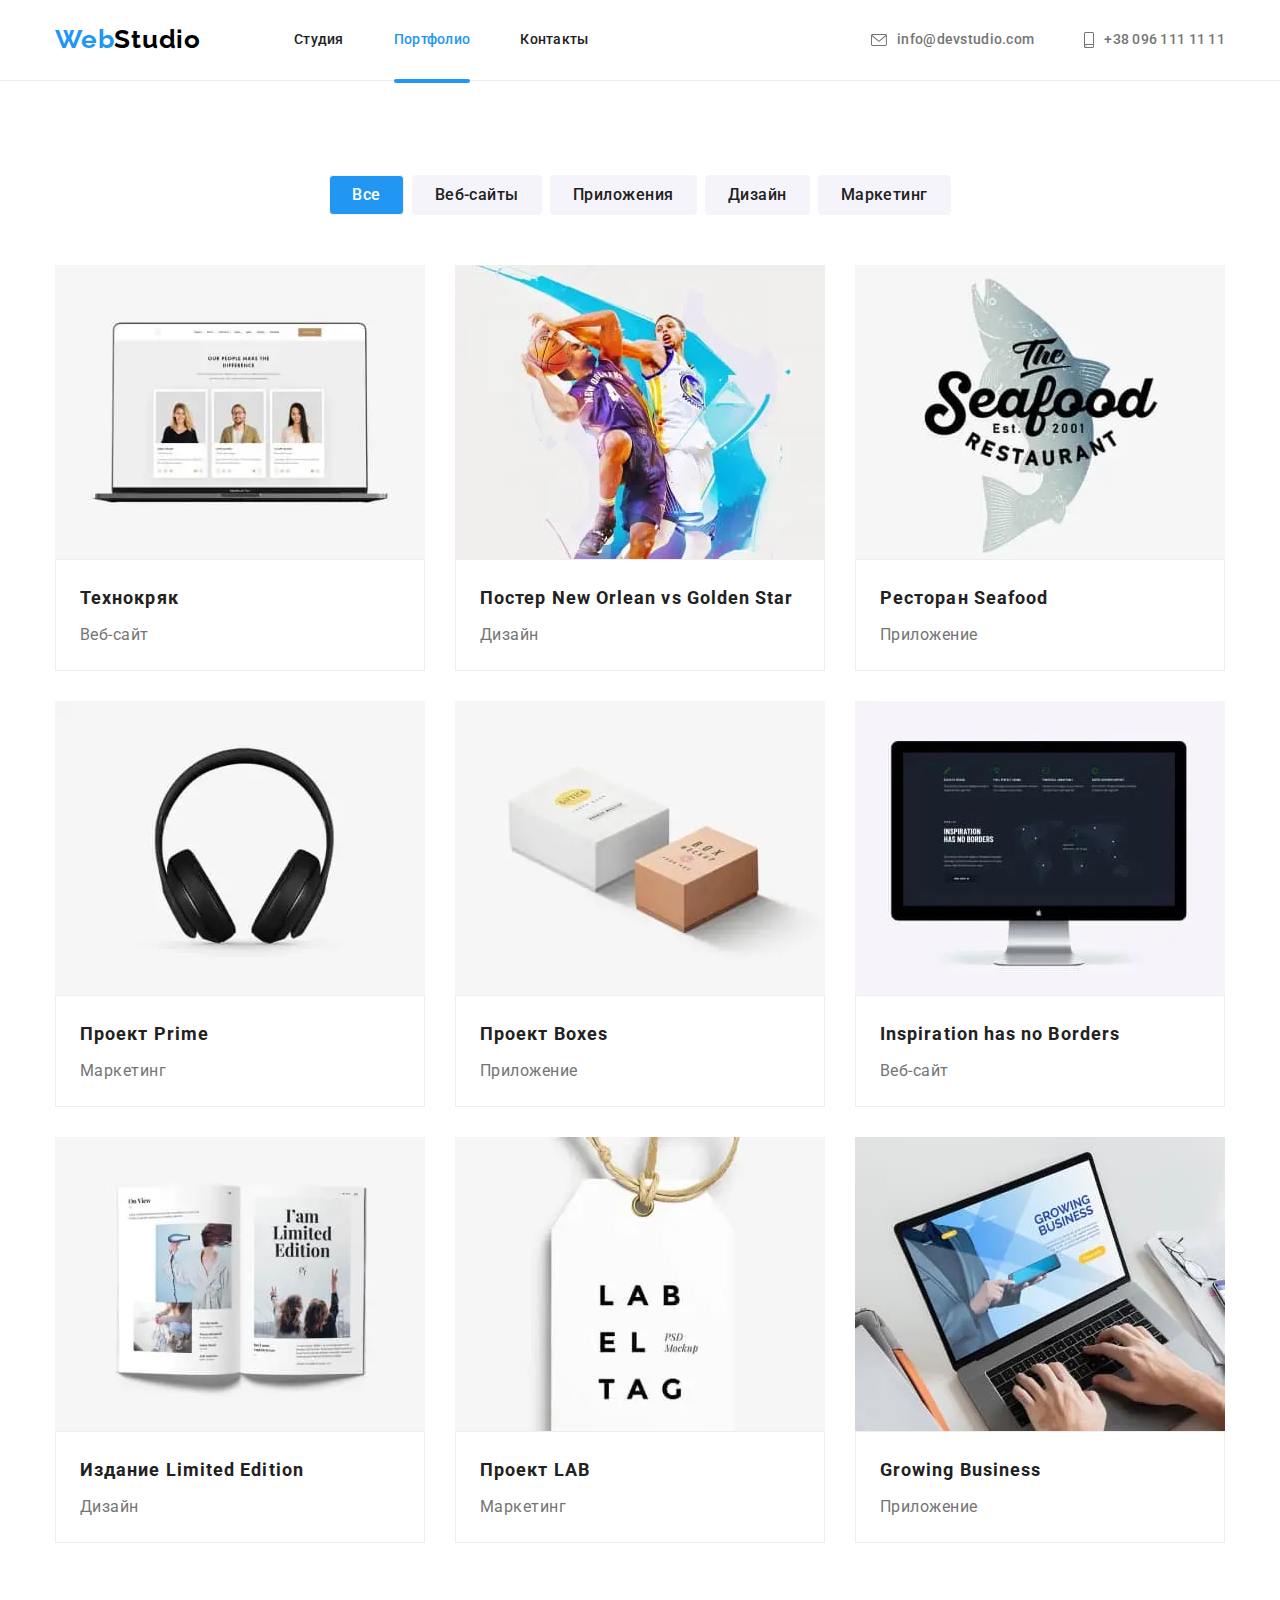
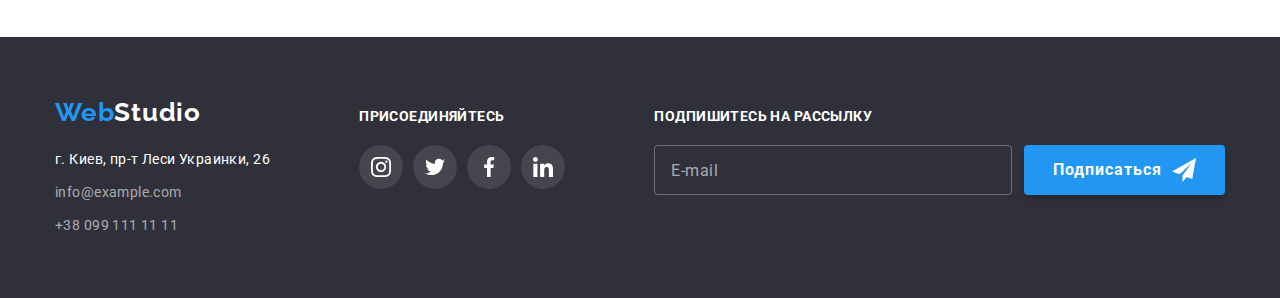
==== portfolio.html @ 91e77a25 "added mobile-menu for Portfolio" ====
<!DOCTYPE html>
<html lang="ru">
<head>
    <meta charset="UTF-8">
    <meta http-equiv="X-UA-Compatible" content="IE=edge">
    <meta name="viewport" content="width=device-width, initial-scale=1.0">
    <title>Портфолио</title>
    <link rel="stylesheet" href="https://cdnjs.cloudflare.com/ajax/libs/modern-normalize/1.0.0/modern-normalize.min.css">
    <link rel="preconnect" href="https://fonts.gstatic.com">
    <link href="https://fonts.googleapis.com/css2?family=Raleway:wght@700&family=Roboto:wght@400;500;700;900&display=swap" rel="stylesheet">
    <link rel="stylesheet" href="./css/main.min.css">
    
</head>

<body>

    <!-- HEADER-->

    <header class="header">
        <div class="container">
            <nav class="navigation">
                <a class="logo logo__header link" href="./index.html">Web<span class="logo__theme_durk">Studio</span></a>
                <ul class="navigation_list list">
                    <li class="navigation__item">
                        <a class="navigation__link link" href="./index.html">Студия</a>
                    </li>
                    <li class="navigation__item">
                        <a class="navigation__current navigation__link link" href="./portfolio.html">Портфолио</a>
                    </li>
                    <li class="navigation__item">
                        <a class="navigation__link link" href="">Контакты</a>
                    </li>
                </ul>
            </nav>
            <button type="button" class="header__burger-btn" data-menu-button>
                <svg class="header__burger-icon" width="40" height="40">
                    <use href="./images/sprite.svg#icon-menu"></use>>
                </svg>
            </button>
            <ul class="header_contacts-list list">
                <li class="header__contacts-item">
                    <a class="header__contacts-link link" href="mailto=info@devstudio.com">
                        <svg class="header__contacts-icon" width="16" height="12">
                            <use href="./images/sprite.svg#icon-envelope"></use>
                        </svg>info@devstudio.com
                    </a>
                </li>
                <li class="header__contacts-item">
                    <a class="header__contacts-link link" href="tel:+380961111111">
                        <svg class="header__contacts-icon" width="10" height="16">
                            <use href="./images/sprite.svg#icon-smartphone"></use>
                        </svg>+38 096 111 11 11
                    </a>
                </li>
            </ul>
        </div>

        <!--=============== mobile menu  ===============-->
        
        <div class="mobile-menu is-open" data-menu>
            <button type="button" class="mobile-menu__close-btn js-close-menu" data-menu-close>
                <svg class="mobile-menu__close-icon" width="40" height="40">
                    <use href="./images/sprite.svg#icon-close"></use>
                </svg>
            </button>
            <ul class="mobile-menu__nav-list list">
                <li class="mobile-menu__nav-item">
                    <a href="./index.html" class="mobile-menu__nav-link link">Студия</a>
                </li>
                <li class="mobile-menu__nav-item">
                    <a href="./portfolio.html" class="mobile-menu__nav-link link">Портфолио</a>
                </li>
                <li class="mobile-menu__nav-item">
                    <a href="#" class="mobile-menu__nav-link link">Контакты</a>
                </li>
            </ul>
            <div class="mobile-menu__contacts">
                <ul class="mobile-menu__contacts-list list">
                    <li class="mobile-menu__contacts-item">
                        <a href="tel:380961111111" class="mobile-menu__phone-link link">
                            +38 096 111 11 11</a>
                    </li>
                    <li class="mobile-menu__contacts-item">
                        <a href="mailto:info@devstudio.co" class="mobile-menu__mail-link mobile-menu__contact-link--color link">
                            info@devstudio.com</a>
                    </li>
                </ul>
                <ul class="mobile-menu__social-list list">
                    <li class="mobile-menu__social-item">
                        <a href="#" class="mobile-menu__social-link link">Instagram</a>
                    </li>
                    <li class="mobile-menu__social-item">
                        <a href="#" class="mobile-menu__social-link link">Twitter</a>
                    </li>
                    <li class="mobile-menu__social-item">
                        <a href="#" class="mobile-menu__social-link link">Facebook</a>
                    </li>
                    <li class="mobile-menu__social-item">
                        <a href="#" class="mobile-menu__social-link link">Linkedin</a>
                    </li>
                </ul>
            </div>
        </div>
        
        <!--===============end mobile menu  ===============-->
    </header>

    <main>

        <!-- single section -->

        <section class="portfolio">
            <div class="container">
                <h1  class="visually-hidden">Портфолио</h1>
                <ul class="portfolio-filter list">
                    <li class="portfolio-filter__btn-item">
                        <button class="portfolio-filter__btn portfolio-filter__currently" type="button">Все</button>
                    </li>
                    <li class="portfolio-filter__btn-item">
                        <button class="portfolio-filter__btn" type="button">Веб-сайты</button>
                    </li>
                    <li class="portfolio-filter__btn-item">
                        <button class="portfolio-filter__btn" type="button">Приложения</button>
                    </li>
                    <li class="portfolio-filter__btn-item">
                        <button class="portfolio-filter__btn" type="button">Дизайн</button>
                    </li>
                    <li class="portfolio-filter__btn-item">
                        <button class="portfolio-filter__btn" type="button">Маркетинг</button>
                    </li>
                </ul>
                <ul class="portfolio__cards-list list">
                    <li class="portfolio__cards-item">
                        <a class="portfolio__link link" href="">

                            <div class="portfolio__overlay-wrapper">
                                <picture class="picture">
                                    <source
                                        srcset="./images/img-portfolio/desktop/desktop-web-site-technokryk.webp 1x, ./images/img-portfolio/desktop/desktop-web-site-technokryk@2x.webp 2x"
                                        media="(min-width: 1200px)" type="image/webp">
                                    <source
                                        srcset="./images/img-portfolio/desktop/desktop-web-site-technokryk.jpg 1x, ./images/img-portfolio/desktop/desktop-web-site-technokryk@2x.jpg 2x"
                                        media="(min-width: 1200px)">
                                    
                                    <source
                                        srcset="./images/img-portfolio/tablet/tablet-web-site-technokryk.webp 1x, ./images/img-portfolio/tablet/tablet-web-site-technokryk@2x.webp 2x"
                                        media="(min-width: 768px)" type="image/webp">
                                    <source
                                        srcset="./images/img-portfolio/tablet/tablet-web-site-technokryk.jpg 1x, ./images/img-portfolio/tablet/tablet-web-site-technokryk@2x.jpg 2x"
                                        media="(min-width: 768px)">
                                    
                                    <source
                                        srcset="./images/img-portfolio/mobile/mobile-web-site-technokryk.webp 1x, ./images/img-portfolio/mobile/mobile-web-site-technokryk@2x.webp 2x"
                                        media="(min-width: 320px)" type="image/webp">
                                    <source
                                        srcset="./images/img-portfolio/mobile/mobile-web-site-technokryk.jpg 1x, ./images/img-portfolio/mobile/mobile-web-site-technokryk@2x.jpg 2x"
                                        media="(min-width: 320px)">
                                    <img src="./images/img-portfolio/mobile/mobile-web-site-technokryk.jpg" alt="">
                                </picture>
                                
                                <p class="portfolio__overlay">Технокряк это современная площадка распространения коронавируса. Компании используют эту платформу
                                    для цифрового шпионажа и атак на защищённые сервера конкурентов.</p>
                            </div>
                            
                            <div class="portfolio__cards-wrapper">
                                <h2 class="portfolio_title-link">Технокряк</h2>
                                <p class="portfolio__description">Веб-сайт</p>
                            </div>
                        </a>
                    </li>
                    <li class="portfolio__cards-item">
                        <a class="portfolio__link link" href="">
                            <div class="portfolio__overlay-wrapper">
                                <picture class="picture">
                                    <source
                                        srcset="./images/img-portfolio/desktop/desktop-design-poster.webp 1x, ./images/img-portfolio/desktop/desktop-design-poster@2x.webp 2x"
                                        media="(min-width: 1200px)" type="image/webp">
                                    <source
                                        srcset="./images/img-portfolio/desktop/desktop-design-poster.jpg 1x, ./images/img-portfolio/desktop/desktop-design-poster@2x.jpg 2x"
                                        media="(min-width: 1200px)">
                                    
                                    <source
                                        srcset="./images/img-portfolio/tablet/tablet-design-poster.webp 1x, ./images/img-portfolio/tablet/tablet-design-poster@2x.webp 2x"
                                        media="(min-width: 768px)" type="image/webp">
                                    <source
                                        srcset="./images/img-portfolio/tablet/tablet-design-poster.jpg 1x, ./images/img-portfolio/tablet/tablet-design-poster@2x.jpg 2x"
                                        media="(min-width: 768px)">
                                    
                                    <source
                                        srcset="./images/img-portfolio/mobile/mobile-design-poster.webp 1x, ./images/img-portfolio/mobile/mobile-design-poster@2x.webp 2x"
                                        media="(min-width: 320px)" type="image/webp">
                                    <source
                                        srcset="./images/img-portfolio/mobile/mobile-design-poster.jpg 1x, ./images/img-portfolio/mobile/mobile-design-poster@2x.jpg 2x"
                                        media="(min-width: 320px)">
                                    <img src="./images/img-portfolio/mobile/mobile-design-poster.jpg" alt="">
                                </picture>
                                
                                <p class="portfolio__overlay">Технокряк это современная площадка распространения коронавируса. Компании используют эту платформу
                                    для цифрового шпионажа и атак на защищённые сервера конкурентов.</p>
                            </div>
                            
                            <div class="portfolio__cards-wrapper">
                                <h2 class="portfolio_title-link">Постер <span lang="en">New Orlean vs Golden Star</span></h2>
                                <p class="portfolio__description">Дизайн</p>
                            </div>
                        </a>
                    </li>
                    <li class="portfolio__cards-item">
                        <a class="portfolio__link link" href="">
                            <div class="portfolio__overlay-wrapper">
                                <picture class="picture">
                                    <source
                                        srcset="./images/img-portfolio/desktop/desktop-attachment-restorant-seafood.webp 1x, ./images/img-portfolio/desktop/desktop-attachment-restorant-seafood@2x.webp 2x"
                                        media="(min-width: 1200px)" type="image/webp">
                                    <source
                                        srcset="./images/img-portfolio/desktop/desktop-attachment-restorant-seafood.jpg 1x, ./images/img-portfolio/desktop/desktop-attachment-restorant-seafood@2x.jpg 2x"
                                        media="(min-width: 1200px)">
                                    
                                    <source
                                        srcset="./images/img-portfolio/tablet/tablet-attachment-restorant-seafood.webp 1x, ./images/img-portfolio/tablet/tablet-attachment-restorant-seafood@2x.webp 2x"
                                        media="(min-width: 768px)" type="image/webp">
                                    <source
                                        srcset="./images/img-portfolio/tablet/tablet-attachment-restorant-seafood.jpg 1x, ./images/img-portfolio/tablet/tablet-attachment-restorant-seafood@2x.jpg 2x"
                                        media="(min-width: 768px)">
                                    
                                    <source
                                        srcset="./images/img-portfolio/mobile/mobile-attachment-restorant-seafood.webp 1x, ./images/img-portfolio/mobile/mobile-attachment-restorant-seafood@2x.webp 2x"
                                        media="(min-width: 320px)" type="image/webp">
                                    <source
                                        srcset="./images/img-portfolio/mobile/mobile-attachment-restorant-seafood.jpg 1x, ./images/img-portfolio/mobile/mobile-attachment-restorant-seafood@2x.jpg 2x"
                                        media="(min-width: 320px)">
                                    <img src="./images/img-portfolio/mobile/mobile-attachment-restorant-seafood.jpg" alt="">
                                </picture>
                                
                                <p class="portfolio__overlay">Технокряк это современная площадка распространения коронавируса. Компании используют эту платформу
                                    для цифрового шпионажа и атак на защищённые сервера конкурентов.</p>
                            </div>
                            
                            <div class="portfolio__cards-wrapper">
                                <h2 class="portfolio_title-link">Ресторан <span lang="en">Seafood</span></h2>
                                <p class="portfolio__description">Приложение</p>
                            </div>
                        </a>
                    </li>
                    <li class="portfolio__cards-item">
                        <a class="portfolio__link link" href="">
                            <div class="portfolio__overlay-wrapper">
                                <picture class="picture">
                                    <source
                                        srcset="./images/img-portfolio/desktop/desktop-marketing-project-prime.webp 1x, ./images/img-portfolio/desktop/desktop-marketing-project-prime@2x.webp 2x"
                                        media="(min-width: 1200px)" type="image/webp">
                                    <source
                                        srcset="./images/img-portfolio/desktop/desktop-marketing-project-prime.jpg 1x, ./images/img-portfolio/desktop/desktop-marketing-project-prime@2x.jpg 2x"
                                        media="(min-width: 1200px)">
                                    
                                    <source
                                        srcset="./images/img-portfolio/tablet/tablet-marketing-project-prime.webp 1x, ./images/img-portfolio/tablet/tablet-marketing-project-prime@2x.webp 2x"
                                        media="(min-width: 768px)" type="image/webp">
                                    <source
                                        srcset="./images/img-portfolio/tablet/tablet-marketing-project-prime.jpg 1x, ./images/img-portfolio/tablet/tablet-marketing-project-prime@2x.jpg 2x"
                                        media="(min-width: 768px)">
                                    
                                    <source
                                        srcset="./images/img-portfolio/mobile/mobile-marketing-project-prime.webp 1x, ./images/img-portfolio/mobile/mobile-marketing-project-prime@2x.webp 2x"
                                        media="(min-width: 320px)" type="image/webp">
                                    <source
                                        srcset="./images/img-portfolio/mobile/mobile-marketing-project-prime.jpg 1x, ./images/img-portfolio/mobile/mobile-marketing-project-prime@2x.jpg 2x"
                                        media="(min-width: 320px)">
                                    <img src="./images/img-portfolio/mobile/mobile-marketing-project-prime.jpg" alt="">
                                </picture>
                                
                                <p class="portfolio__overlay">Технокряк это современная площадка распространения коронавируса. Компании используют эту платформу
                                    для цифрового шпионажа и атак на защищённые сервера конкурентов.</p>
                            </div>
                            
                            <div class="portfolio__cards-wrapper">
                                <h2 class="portfolio_title-link">Проект <span lang="en">Prime</span></h2>
                                <p class="portfolio__description">Маркетинг</p>
                            </div>
                        </a>
                    </li>
                    <li class="portfolio__cards-item">
                        <a class="portfolio__link link" href="">
                            <div class="portfolio__overlay-wrapper">
                                <picture class="picture">
                                    <source
                                        srcset="./images/img-portfolio/desktop/desktop-attachment-project-boxes.webp 1x, ./images/img-portfolio/desktop/desktop-attachment-project-boxes@2x.webp 2x"
                                        media="(min-width: 1200px)" type="image/webp">
                                    <source
                                        srcset="./images/img-portfolio/desktop/desktop-attachment-project-boxes.jpg 1x, ./images/img-portfolio/desktop/desktop-attachment-project-boxes@2x.jpg 2x"
                                        media="(min-width: 1200px)">
                                    
                                    <source
                                        srcset="./images/img-portfolio/tablet/tablet-attachment-project-boxes.webp 1x, ./images/img-portfolio/tablet/tablet-attachment-project-boxes@2x.webp 2x"
                                        media="(min-width: 768px)" type="image/webp">
                                    <source
                                        srcset="./images/img-portfolio/tablet/tablet-attachment-project-boxes.jpg 1x, ./images/img-portfolio/tablet/tablet-attachment-project-boxes@2x.jpg 2x"
                                        media="(min-width: 768px)">
                                    
                                    <source
                                        srcset="./images/img-portfolio/mobile/mobile-attachment-project-boxes.webp 1x, ./images/img-portfolio/mobile/mobile-attachment-project-boxes@2x.webp 2x"
                                        media="(min-width: 320px)" type="image/webp">
                                    <source
                                        srcset="./images/img-portfolio/mobile/mobile-attachment-project-boxes.jpg 1x, ./images/img-portfolio/mobile/mobile-attachment-project-boxes@2x.jpg 2x"
                                        media="(min-width: 320px)">
                                    <img src="./images/img-portfolio/mobile/mobile-attachment-project-boxes.jpg" alt="">
                                </picture>
                                
                                <p class="portfolio__overlay">Технокряк это современная площадка распространения коронавируса. Компании используют эту платформу
                                    для цифрового шпионажа и атак на защищённые сервера конкурентов.</p>
                            </div>
                            
                            <div class="portfolio__cards-wrapper">
                                <h2 class="portfolio_title-link">Проект <span lang="en">Boxes</span></h2>
                                <p class="portfolio__description">Приложение</p>
                            </div>
                        </a>
                    </li>
                    <li class="portfolio__cards-item">
                        <a class="portfolio__link link" href="">
                            <div class="portfolio__overlay-wrapper">
                                <picture class="picture">
                                    <source
                                        srcset="./images/img-portfolio/desktop/desktop-web-site-inspiration.webp 1x, ./images/img-portfolio/desktop/desktop-web-site-inspiration@2x.webp 2x"
                                        media="(min-width: 1200px)" type="image/webp">
                                    <source
                                        srcset="./images/img-portfolio/desktop/desktop-web-site-inspiration.jpg 1x, ./images/img-portfolio/desktop/desktop-web-site-inspiration@2x.jpg 2x"
                                        media="(min-width: 1200px)">
                                    
                                    <source
                                        srcset="./images/img-portfolio/tablet/tablet-web-site-inspiration.webp 1x, ./images/img-portfolio/tablet/tablet-web-site-inspiration@2x.webp 2x"
                                        media="(min-width: 768px)" type="image/webp">
                                    <source
                                        srcset="./images/img-portfolio/tablet/tablet-web-site-inspiration.jpg 1x, ./images/img-portfolio/tablet/tablet-web-site-inspiration@2x.jpg 2x"
                                        media="(min-width: 768px)">
                                    
                                    <source
                                        srcset="./images/img-portfolio/mobile/mobile-web-site-inspiration.webp 1x, ./images/img-portfolio/mobile/mobile-web-site-inspiration@2x.webp 2x"
                                        media="(min-width: 320px)" type="image/webp">
                                    <source
                                        srcset="./images/img-portfolio/mobile/mobile-web-site-inspiration.jpg 1x, ./images/img-portfolio/mobile/mobile-web-site-inspiration@2x.jpg 2x"
                                        media="(min-width: 320px)">
                                    <img src="./images/img-portfolio/mobile/mobile-web-site-inspiration.jpg" alt="">
                                </picture>
                                
                                <p class="portfolio__overlay">Технокряк это современная площадка распространения коронавируса. Компании используют эту платформу
                                    для цифрового шпионажа и атак на защищённые сервера конкурентов.</p>
                            </div>
                            
                            <div class="portfolio__cards-wrapper">
                                <h2 class="portfolio_title-link" lang="en">Inspiration has no Borders</h2>
                                <p class="portfolio__description">Веб-сайт</p>
                            </div>
                        </a>
                    </li>
                    <li class="portfolio__cards-item">
                        <a class="portfolio__link link" href="">
                            <div class="portfolio__overlay-wrapper">
                                <picture class="picture">
                                    <source
                                        srcset="./images/img-portfolio/desktop/desktop-design-limited-edition.webp 1x, ./images/img-portfolio/desktop/desktop-design-limited-edition@2x.webp 2x"
                                        media="(min-width: 1200px)" type="image/webp">
                                    <source
                                        srcset="./images/img-portfolio/desktop/desktop-design-limited-edition.jpg 1x, ./images/img-portfolio/desktop/desktop-design-limited-edition@2x.jpg 2x"
                                        media="(min-width: 1200px)">
                                    
                                    <source
                                        srcset="./images/img-portfolio/tablet/tablet-design-limited-edition.webp 1x, ./images/img-portfolio/tablet/tablet-design-limited-edition@2x.webp 2x"
                                        media="(min-width: 768px)" type="image/webp">
                                    <source
                                        srcset="./images/img-portfolio/tablet/tablet-design-limited-edition.jpg 1x, ./images/img-portfolio/tablet/tablet-design-limited-edition@2x.jpg 2x"
                                        media="(min-width: 768px)">
                                    
                                    <source
                                        srcset="./images/img-portfolio/mobile/mobile-design-limited-edition.webp 1x, ./images/img-portfolio/mobile/mobile-design-limited-edition@2x.webp 2x"
                                        media="(min-width: 320px)" type="image/webp">
                                    <source
                                        srcset="./images/img-portfolio/mobile/mobile-design-limited-edition.jpg 1x, ./images/img-portfolio/mobile/mobile-design-limited-edition@2x.jpg 2x"
                                        media="(min-width: 320px)">
                                    <img src="./images/img-portfolio/mobile/mobile-design-limited-edition.jpg" alt="">
                                </picture>
                                
                                <p class="portfolio__overlay">Технокряк это современная площадка распространения коронавируса. Компании используют эту платформу
                                    для цифрового шпионажа и атак на защищённые сервера конкурентов.</p>
                            </div>
                            
                            <div class="portfolio__cards-wrapper">
                                <h2 class="portfolio_title-link">Издание <span lang="en">Limited Edition</span></h2>
                                <p class="portfolio__description">Дизайн</p>
                            </div>
                        </a>
                    </li>
                    <li class="portfolio__cards-item">
                        <a class="portfolio__link link" href="">
                            <div class="portfolio__overlay-wrapper">
                                <picture class="picture">
                                    <source
                                        srcset="./images/img-portfolio/desktop/desktop-marketing-lab.webp 1x, ./images/img-portfolio/desktop/desktop-marketing-lab@2x.webp 2x"
                                        media="(min-width: 1200px)" type="image/webp">
                                    <source
                                        srcset="./images/img-portfolio/desktop/desktop-marketing-lab.jpg 1x, ./images/img-portfolio/desktop/desktop-marketing-lab@2x.jpg 2x"
                                        media="(min-width: 1200px)">
                                    
                                    <source
                                        srcset="./images/img-portfolio/tablet/tablet-marketing-lab.webp 1x, ./images/img-portfolio/tablet/tablet-marketing-lab@2x.webp 2x"
                                        media="(min-width: 768px)" type="image/webp">
                                    <source
                                        srcset="./images/img-portfolio/tablet/tablet-marketing-lab.jpg 1x, ./images/img-portfolio/tablet/tablet-marketing-lab@2x.jpg 2x"
                                        media="(min-width: 768px)">
                                    
                                    <source
                                        srcset="./images/img-portfolio/mobile/mobile-marketing-lab.webp 1x, ./images/img-portfolio/mobile/mobile-marketing-lab@2x.webp 2x"
                                        media="(min-width: 320px)" type="image/webp">
                                    <source
                                        srcset="./images/img-portfolio/mobile/mobile-marketing-lab.jpg 1x, ./images/img-portfolio/mobile/mobile-marketing-lab@2x.jpg 2x"
                                        media="(min-width: 320px)">
                                    <img src="./images/img-portfolio/mobile/mobile-marketing-lab.jpg" alt="">
                                </picture>
                                
                                <p class="portfolio__overlay">Технокряк это современная площадка распространения коронавируса. Компании используют эту платформу
                                    для цифрового шпионажа и атак на защищённые сервера конкурентов.</p>
                            </div>
                            
                            <div class="portfolio__cards-wrapper">
                                <h2 class="portfolio_title-link">Проект <span lang="en">LAB</span></h2>
                                <p class="portfolio__description">Маркетинг</p>
                            </div>
                        </a>
                    </li>
                    <li class="portfolio__cards-item">
                        <a class="portfolio__link link" href="">
                            <div class="portfolio__overlay-wrapper">
                                <picture class="picture">
                                    <source
                                        srcset="./images/img-portfolio/desktop/desktop-attachment-growing-business.webp 1x, ./images/img-portfolio/desktop/desktop-attachment-growing-business@2x.webp 2x"
                                        media="(min-width: 1200px)" type="image/webp">
                                    <source
                                        srcset="./images/img-portfolio/desktop/desktop-attachment-growing-business.jpg 1x, ./images/img-portfolio/desktop/desktop-attachment-growing-business@2x.jpg 2x"
                                        media="(min-width: 1200px)">
                                    
                                    <source
                                        srcset="./images/img-portfolio/tablet/tablet-attachment-growing-business.webp 1x, ./images/img-portfolio/tablet/tablet-attachment-growing-business@2x.webp 2x"
                                        media="(min-width: 768px)" type="image/webp">
                                    <source
                                        srcset="./images/img-portfolio/tablet/tablet-attachment-growing-business.jpg 1x, ./images/img-portfolio/tablet/tablet-attachment-growing-business@2x.jpg 2x"
                                        media="(min-width: 768px)">
                                    
                                    <source
                                        srcset="./images/img-portfolio/mobile/mobile-attachment-growing-business.webp 1x, ./images/img-portfolio/mobile/mobile-attachment-growing-business@2x.webp 2x"
                                        media="(min-width: 320px)" type="image/webp">
                                    <source
                                        srcset="./images/img-portfolio/mobile/mobile-attachment-growing-business.jpg 1x, ./images/img-portfolio/mobile/mobile-attachment-growing-business@2x.jpg 2x"
                                        media="(min-width: 320px)">
                                    <img src="./images/img-portfolio/mobile/mobile-attachment-growing-business.jpg" alt="">
                                </picture>
                                
                                <p class="portfolio__overlay">Технокряк это современная площадка распространения коронавируса. Компании используют эту платформу
                                    для цифрового шпионажа и атак на защищённые сервера конкурентов.</p>
                            </div>
                            
                            <div class="portfolio__cards-wrapper">
                                <h2 class="portfolio_title-link" lang="en">Growing Business</h2>
                                <p class="portfolio__description">Приложение</p>
                            </div>
                        </a>
                    </li>
                </ul>
            </div>  
        </section>
    </main>

    <!-- FOOTER-->
    
    <footer class="footer">
        <div class="footer__container-main container">
            <div class="footer__container-address">
                <a class="logo logo__footer link" href="./index.html">Web<span class="logo__theme_light">Studio</span></a>
                <address class="footer__address">
                    <ul class="contact-list list">
                        <li class="contact-list__item">
                            <a class="contact-list__link contact-list__link-address link"
                                href="https://goo.gl/maps/tsdU5EEPxmvVZAaJ6" target="_blank" rel="noopener noreferrer">г. Киев,
                                пр-т Леси Украинки, 26
                            </a>
                        </li>
                        <li class="contact-list__item">
                            <a class="contact-list__link link" href="mailto:info@example.com" lang="en">info@example.com</a>
                        </li>
                        <li class="contact-list__item">
                            <a class="contact-list__link link" href="tel:+380991111111">+38 099 111 11 11</a>
                        </li>
                    </ul>
                </address>
            </div>
            <div class="footer__container-icons">
                <p class="footer__join">Присоединяйтесь</p>
                <ul class="footer-list-icons list">
                    <li class="social-list__item footer-list-icons__item">
                        <a href="" class="social-list__link footer-list-icons__link link">
                            <svg class="social-list__icon" width="20" height="20">
                                <use href="./images/sprite.svg#icon-instagram"></use>
                            </svg>
                        </a>
                    </li>
                    <li class="social-list__item footer-list-icons__item">
                        <a href="" class="social-list__link footer-list-icons__link link">
                            <svg class="social-list__icon" width="20" height="20">
                                <use href="./images/sprite.svg#icon-twitter"></use>
                            </svg>
                        </a>
                    </li>
                    <li class="social-list__item footer-list-icons__item">
                        <a href="" class="social-list__link footer-list-icons__link link">
                            <svg class="social-list__icon" width="20" height="20">
                                <use href="./images/sprite.svg#icon-facebook"></use>
                            </svg>
                        </a>
                    </li>
                    <li class="social-list__item footer-list-icons__item">
                        <a href="" class="social-list__link footer-list-icons__link link">
                            <svg class="social-list__icon" width="20" height="20">
                                <use href="./images/sprite.svg#icon-linkedin"></use>
                            </svg>
                        </a>
                    </li>
                </ul>
            </div>
            <div class="footer__container-form">
                <form action="#" class="footer-form" autocomplete="off">
                    <p class="footer-form__subscriber">Подпишитесь на рассылку</p>
                    <div class="footer-form__container">
                        <input type="email" name="user-email" placeholder="E-mail" class="footer-form__input" required minlength="5">
                        <button class="modal-btn footer-form__btn" type="submit">Подписаться
                            <svg class="footer-form__icon" width="24" height="24">
                                <use href="./images/sprite.svg#icon-send"></use>
                            </svg>
                        </button>
                    </div>
            
                </form>
            </div>
        
        </div>
    </footer>
    
    <script src="./js/mobile-menu.js"></script>
    
</body>
</html>
---- css/main.min.css ----
:root{--main-font: 'Roboto', sans-serif;--secondary-font: 'Raleway', sans-serif;--accent-color: #2196f3;--main-color: #757575;--second-color: #212121;--main-lite-color: #ffffff;--main-dark-color: #000000;--transparant-color: rgba(255, 255, 255, 0.6);--bckg-button-color: #188ce8;--bckg-btn-color: #f5f4fa;--background-section-footer: #2f303a;--border-color: #eeeeee;--border-header: #ececec;--icon-main-color: #afb1b8;--background-hero-color: #c4c4c4;--timing-function: cubic-bezier(0.4, 0, 0.2, 1)}.visually-hidden{position:absolute !important;clip:rect(1px 1px 1px 1px);clip:rect(1px, 1px, 1px, 1px);padding:0 !important;border:0 !important;height:1px !important;width:1px !important;overflow:hidden}body{font-family:var(--main-font),var(--secondary-font);color:var(--main-color)}h1,h2,h3,h4,p{margin:0}ul,ol{margin:0;padding:0}img{display:block;max-width:100%;height:auto}.link{text-decoration:none}.list{list-style:none}.container{width:100%;margin:0 auto;padding-left:15px;padding-right:15px}@media screen and (min-width: 480px){.container{max-width:480px}}@media screen and (min-width: 768px){.container{max-width:768px}}@media screen and (min-width: 1200px){.container{max-width:1200px}}.logo{font-family:var(--secondary-font);font-weight:700;font-size:24px;line-height:1.17;letter-spacing:.03em;color:var(--accent-color);display:inline-block}@media screen and (min-width: 1200px){.logo{font-weight:700;font-size:26px;line-height:1.19;letter-spacing:.03em}}.logo__header{padding-top:21px;padding-bottom:21px}@media screen and (min-width: 768px){.logo__header{margin-right:88px;padding:unset}}@media screen and (min-width: 1200px){.logo__header{margin-right:93px;padding-top:24px;padding-bottom:25px}}.logo__theme_durk{color:var(--main-dark-color)}.logo__footer{margin-bottom:20px}.logo__theme_light{color:var(--main-lite-color)}.social-list{display:flex;align-items:center;justify-content:center}.social-list__item{width:44px;height:44px}.social-list__item:not(:last-child){margin-right:10px}.social-list__link{display:flex;align-items:center;justify-content:center;width:100%;height:100%;border-radius:50%;color:var(--icon-main-color);background-color:var(--main-lite-color);transition:background-color 250ms var(--timing-function),color 250ms var(--timing-function)}.social-list__link:hover,.social-list__link:focus{color:var(--main-lite-color);background-color:var(--accent-color)}.social-list__icon{fill:currentColor}.navigation{display:flex;align-items:center;justify-content:space-between}.navigation_list{display:none}@media screen and (min-width: 768px){.navigation_list{display:flex}}.navigation__item:not(:last-child){margin-right:50px}.navigation__link{font-weight:500;font-size:14px;line-height:1.14;letter-spacing:.02em;color:var(--second-color);display:block;padding-top:32px;padding-bottom:32px;transition:color 250ms var(--timing-function)}.navigation__item{position:relative}.navigation__link:hover,.navigation__link:focus{color:var(--accent-color)}.navigation__current{color:var(--accent-color)}.navigation__current::after{content:'';position:absolute;bottom:-3px;left:0;width:100%;height:4px;background-color:var(--accent-color);border-radius:2px}.backdrop{position:fixed;top:0;left:0;width:100vw;height:100vh;background-color:rgba(0,0,0,0.2);transition:opacity 250ms var(--timing-function),visibility 250ms var(--timing-function)}.modal-btn{min-width:200px;font-family:inherit;font-weight:700;font-size:16px;line-height:1.88;letter-spacing:.06em;text-align:center;cursor:pointer;color:var(--main-lite-color);background-color:var(--accent-color);border-radius:4px;box-shadow:0px 4px 4px rgba(0,0,0,0.15);transition:background-color 250ms var(--timing-function),box-shadow 250ms var(--timing-function)}.modal-btn:hover,.modal-btn:focus,.modal-btn:active{background-color:var(bckg-button-color);box-shadow:0px 4px 4px rgba(0,0,0,0.15)}.portfolio-filter{display:flex;flex-wrap:wrap;margin-bottom:25px}@media screen and (min-width: 768px){.portfolio-filter{justify-content:center;margin-bottom:30px}}@media screen and (min-width: 1200px){.portfolio-filter{margin-bottom:50px}}.portfolio-filter__btn-item{margin-bottom:15px}@media screen and (min-width: 768px){.portfolio-filter__btn-item{margin-bottom:unset}}.portfolio-filter__btn-item:not(:last-child){margin-right:8px}.portfolio-filter__btn{font-family:inherit;font-weight:500;font-size:16px;line-height:1.63;letter-spacing:.03em;padding:6px 22px;cursor:pointer;color:var(--second-color);border:1px solid var(--bckg-btn-color);background:var(--bckg-btn-color);border-radius:4px;transition:background-color 250ms var(--timing-function),color 250ms var(--timing-function),box-shadow 250ms var(--timing-function),border 250ms var(--timing-function)}.portfolio-filter__btn:hover,.portfolio-filter__btn:focus{background-color:var(--accent-color);color:var(--main-lite-color);box-shadow:0px 3px 1px rgba(0,0,0,0.1),0px 1px 2px rgba(0,0,0,0.08),0px 2px 2px rgba(0,0,0,0.12);border:1px solid var(--accent-color);outline:none}.portfolio-filter__currently{background-color:var(--accent-color);color:var(--main-lite-color)}.contact-list__link{display:flex;flex-direction:column;align-items:center;font-weight:400;font-size:14px;line-height:1.71;letter-spacing:.03em;color:var(--transparant-color);transition:color 250ms var(--timing-function)}@media screen and (min-width: 1200px){.contact-list__link{align-items:flex-start}}.contact-list__link:hover,.contact-list__link:focus{color:var(--accent-color)}.contact-list__item:not(:last-child){margin-bottom:9px}.contact-list__link-address{color:var(--main-lite-color)}.header{border-bottom:1px solid var(--border-header)}.header .container{display:flex;align-items:center;justify-content:space-between}.header_contacts-list{display:none}@media screen and (min-width: 768px){.header_contacts-list{display:initial;padding-top:21px;padding-bottom:21px}}@media screen and (min-width: 1200px){.header_contacts-list{display:flex;align-items:center;justify-content:space-between}}@media screen and (min-width: 768px){.header__burger-btn{display:none}.header__contacts-item:not(:last-child){padding-bottom:10px}}@media screen and (min-width: 1200px){.header__contacts-item:not(:last-child){padding-bottom:unset}.header__contacts-item:not(:last-child){margin-right:50px}}.header__contacts-link{font-weight:500;font-size:14px;line-height:1.14;letter-spacing:.02em;color:var(--main-color);transition:color 250ms var(--timing-function)}@media screen and (min-width: 768px){.header__contacts-link{display:flex}}@media screen and (min-width: 1200px){.header__contacts-link{display:flex;align-items:center;justify-content:space-between}}.header__contacts-link:hover,.header__contacts-link:focus{color:var(--accent-color)}.header__contacts-icon{fill:currentColor;margin-right:10px}.header__burger-btn{background-color:transparent;border:none;padding:0}.header__burger-icon{transition:fill 250ms var(--timing-function)}.header__burger-btn:hover .header__burger-icon,.header__burger-btn:focus .header__burger-icon{fill:var(--accent-color)}.hero{max-width:1600px;padding-top:118px;padding-bottom:118px;margin:0 auto;text-align:center;background-color:var(--background-hero-color);background-image:linear-gradient(rgba(47,48,58,0.4), rgba(47,48,58,0.4)),url("../images/hero/mobile-bcg.jpg");background-repeat:no-repeat;background-size:cover}@media screen and (min-width: 1200px){.hero{padding-top:200px;padding-bottom:200px}}.hero__title{font-weight:900;font-size:26px;line-height:1.62;letter-spacing:.06em;text-align:center;text-transform:uppercase;color:var(--main-lite-color);max-width:360px;margin:0 auto 30px}@media screen and (min-width: 1200px){.hero__title{font-weight:900;font-size:44px;line-height:1.36;letter-spacing:.06em;max-width:696px}}.hero__modal-btn{border:1px solid var(--accent-color);padding:10px 32px}@media (min-device-pixel-ratio: 2), (min-resolution: 192dpi), (min-resolution: 2dppx){.hero{background-image:url("../images/hero/mobile-bcg@2x.jpg")}}@media (min-width: 480px){.hero{background-image:url("../images/hero/tablet-bcg.jpg")}}@media (min-width: 480px) and (min-device-pixel-ratio: 2), (min-width: 480px) and (min-resolution: 192dpi), (min-width: 480px) and (min-resolution: 2dppx){.hero{background-image:url("../images/hero/tablet-bcg@2x.jpg")}}@media (min-width: 768px){.hero{background-image:url("../images/hero/desktop-bcg.jpg")}}@media (min-width: 768px) and (min-device-pixel-ratio: 2), (min-width: 768px) and (min-resolution: 192dpi), (min-width: 768px) and (min-resolution: 2dppx){.hero{background-image:url("../images/hero/desktop-bcg@2x.jpg")}}.about{padding-top:60px;padding-bottom:60px}@media screen and (min-width: 1200px){.about{padding-top:94px;padding-bottom:94px}}.about__dscrptn{font-weight:400;font-size:14px;line-height:1.71;letter-spacing:.03em}.about__title{text-transform:uppercase;font-weight:700;font-size:14px;line-height:1.14;letter-spacing:.03em;color:var(--second-color);margin-bottom:10px;text-align:center}@media screen and (min-width: 768px){.about__title{text-align:left}}@media screen and (min-width: 768px){.about__list{display:flex;flex-wrap:wrap;margin-right:-30px;margin-bottom:-30px}}.about__item{width:100%}.about__item:not(:last-child){margin-bottom:30px}@media screen and (min-width: 768px){.about__item{flex-basis:calc(100% / 2 - 30px);margin-right:30px;margin-bottom:30px}}@media screen and (min-width: 1200px){.about__item{flex-basis:calc(100% / 4 - 30px);width:270px}}.about__container-icon{display:flex;align-items:center;justify-content:center;width:100%;height:120px;background:var(--bckg-btn-color);border-radius:4px;margin-bottom:30px}.occupation{display:none;padding-top:0;padding-bottom:94px}@media screen and (min-width: 1200px){.occupation{display:block}}.occupation__title{font-weight:700;font-size:36px;line-height:1.17;letter-spacing:.03em;text-align:center;color:var(--second-color);margin-bottom:50px}.occupation__list{display:flex;flex-wrap:wrap;margin-right:-30px;margin-bottom:-30px}.occupation__item{position:relative;flex-basis:calc(100% / 3 - 30px);margin-right:30px;margin-bottom:30px}.occupation__caption{position:absolute;bottom:0;right:0;display:flex;align-items:center;justify-content:center;height:70px;width:100%;font-weight:700;font-size:14px;line-height:1.14;letter-spacing:.03em;text-align:center;text-transform:uppercase;color:var(--main-lite-color);background:rgba(47,48,58,0.8)}.developments{background-color:var(--bckg-btn-color);padding-top:60px;padding-bottom:60px}@media screen and (min-width: 1200px){.developments{padding-top:94px;padding-bottom:94px}}.developments__title{font-weight:700;font-size:28px;line-height:1.18;letter-spacing:.03em;text-align:center;color:var(--second-color);margin-bottom:30px}@media screen and (min-width: 1200px){.developments__title{font-weight:700;font-size:36px;line-height:1.17;letter-spacing:.03em;margin-bottom:50px}}.developments__title-team{font-weight:500;font-size:16px;line-height:1.19;letter-spacing:.03em;color:var(--second-color);margin-bottom:10px}.developments__dscrptn{font-weight:400;font-size:16px;line-height:1.19;letter-spacing:.03em;margin-bottom:16px}@media screen and (min-width: 768px){.developments__list{display:flex;flex-wrap:wrap;margin-right:-30px;margin-bottom:-30px;text-align:center}}.developments__item{width:100%}.developments__item:not(:last-child){margin-bottom:30px}@media screen and (min-width: 768px){.developments__item{flex-basis:calc(100% / 2 - 30px);margin-right:30px;margin-bottom:30px}}@media screen and (min-width: 1200px){.developments__item{flex-basis:calc(100% / 4 - 30px);width:270px}}.developments__wrapper{padding:30px 32px;text-align:center;background:var(--main-lite-color);box-shadow:0px 1px 3px rgba(0,0,0,0.12),0px 1px 1px rgba(0,0,0,0.14),0px 2px 1px rgba(0,0,0,0.2);border-radius:0px 0px 4px 4px}.customers{padding-top:60px;padding-bottom:60px}@media screen and (min-width: 1200px){.customers{padding-top:94px;padding-bottom:94px}}.customers__title{font-weight:700;font-size:28px;line-height:1.18;letter-spacing:.03em;text-align:center;color:var(--second-color);margin-bottom:30px}@media screen and (min-width: 1200px){.customers__title{font-weight:700;font-size:36px;line-height:1.17;letter-spacing:.03em;margin-bottom:50px}}@media screen and (min-width: 480px){.customers__list{display:flex;flex-wrap:wrap;margin-right:-30px;margin-bottom:-30px;text-align:center}}@media screen and (min-width: 1200px){.customers__list{display:flex;align-items:center;justify-content:space-between}}.customers__item{height:92px}.customers__item:not(:last-child){margin-bottom:30px}@media screen and (min-width: 480px){.customers__item{width:210px;flex-basis:calc(100% / 2 - 30px);margin-right:30px;margin-bottom:30px}}@media screen and (min-width: 768px){.customers__item{width:226px;flex-basis:calc(100% / 3 - 30px)}}@media screen and (min-width: 1200px){.customers__item{width:170px;flex-basis:auto}}.customers__link{display:flex;align-items:center;justify-content:center;color:var(--icon-main-color);width:100%;height:100%;border:1px solid var(--icon-main-color);border-radius:4px;transition:color 250ms var(--timing-function),border-color 250ms var(--timing-function)}.customers__link:hover,.customers__link:focus{color:var(--accent-color);border-color:var(--accent-color)}.customers__icon{display:flex;align-items:center;justify-content:center;fill:currentColor}.portfolio{padding-top:60px;padding-bottom:60px}@media screen and (min-width: 1200px){.portfolio{padding-top:94px;padding-bottom:94px}}.portfolio_title-link{font-weight:700;font-size:18px;line-height:2;letter-spacing:.06em;color:var(--second-color);margin-bottom:4px}.portfolio__description{font-weight:400;font-size:16px;line-height:1.88;letter-spacing:.03em;color:var(--main-color)}@media screen and (min-width: 768px){.portfolio__cards-list{display:flex;flex-wrap:wrap;margin-right:-30px;margin-bottom:-30px}}.portfolio__cards-item{width:100%}.portfolio__cards-item:not(:last-child){margin-bottom:30px}@media screen and (min-width: 768px){.portfolio__cards-item{flex-basis:calc(100% / 2 - 30px);margin-right:30px;margin-bottom:30px}}@media screen and (min-width: 1200px){.portfolio__cards-item{flex-basis:calc(100% / 3 - 30px)}}.portfolio__cards-wrapper{padding-top:20px;padding-bottom:20px;padding-left:24px;border:1px solid var(--border-color);box-sizing:border-box}.portfolio__link{display:block;transition:box-shadow 250ms var(--timing-function)}.portfolio__link:hover,.portfolio__link:focus{box-shadow:0px 1px 1px rgba(0,0,0,0.12),0px 4px 4px rgba(0,0,0,0.06),1px 4px 6px rgba(0,0,0,0.16)}.portfolio__overlay-wrapper{position:relative;overflow:hidden}.portfolio__overlay{position:absolute;top:0;left:0;padding:63px 24px;height:100%;font-weight:400;font-size:18px;line-height:1.56;letter-spacing:.03em;color:var(--main-lite-color);background-color:transparent;transform:translateY(100%);transition:transform 250ms var(--timing-function),background-color 250ms var(--timing-function)}.portfolio__link:hover .portfolio__overlay,.portfolio__link:focus .portfolio__overlay{transform:translateY(0%);background-color:rgba(33,150,243,0.9)}.footer{background:var(--background-section-footer);padding-top:60px;padding-bottom:60px}.footer__address{font-style:normal}.footer__container-main{display:flex;flex-direction:column;align-items:center}@media screen and (min-width: 768px){.footer__container-main{flex-direction:row;flex-wrap:wrap;justify-content:space-around;align-items:baseline}}@media screen and (min-width: 1200px){.footer__container-main{flex-wrap:nowrap;justify-content:space-between}}.footer__container-address{margin-bottom:60px;display:flex;flex-direction:column;align-items:center}@media screen and (min-width: 1200px){.footer__container-address{align-items:flex-start;margin-bottom:unset}}.footer__join{font-weight:700;font-size:14px;line-height:1.14;letter-spacing:.03em;text-transform:uppercase;color:var(--main-lite-color);margin-bottom:20px}.footer__container-icons{box-sizing:border-box;display:flex;flex-direction:column;align-items:center;min-width:206px;margin-bottom:60px}@media screen and (min-width: 1200px){.footer__container-icons{align-items:flex-start;margin-bottom:unset}}.footer__container-form{width:100%}@media screen and (min-width: 1200px){.footer__container-form{width:unset}}.footer-list-icons{display:flex;align-items:center;justify-content:space-between}.footer-list-icons__link{color:var(--main-lite-color);background-color:rgba(255,255,255,0.1);transition:background-color 250ms var(--timing-function)}.footer-list-icons__link:hover,.footer-list-icons__link:focus{background-color:var(--accent-color)}.footer-form__subscriber{font-weight:700;font-size:14px;line-height:1.14;letter-spacing:.03em;text-transform:uppercase;color:var(--main-lite-color);margin-bottom:20px;text-align:center}@media screen and (min-width: 1200px){.footer-form__subscriber{text-align-last:left}}.footer-form__container{display:flex;flex-direction:column;align-items:center}@media screen and (min-width: 1200px){.footer-form__container{flex-direction:row}}.footer-form__input{width:100%;height:50px;border:1px solid rgba(255,255,255,0.3);border-radius:4px;padding:15px 16px;background-color:transparent;transition:box-shadow 250ms var(--timing-function);color:var(--main-lite-color);margin-bottom:20px}.footer-form__input::placeholder{font-weight:400;font-size:16px;line-height:1.25;letter-spacing:.03em;color:rgba(255,255,255,0.6)}.footer-form__input:focus{color:var(--main-lite-color);box-shadow:drop-shadow(0px 4px 4px rgba(0,0,0,0.15))}@media screen and (min-width: 768px){.footer-form__input{width:450px}}@media screen and (min-width: 1200px){.footer-form__input{width:358px;margin-bottom:unset;margin-right:12px}}.footer-form__icon{margin-left:10px}.footer-form__btn{display:flex;align-items:center;justify-content:center;border:none;padding:10px 29px}.is-hidden{opacity:0;visibility:hidden;pointer-events:none}.modal{position:absolute;top:50%;left:50%;transform:translate(-50%, -50%);width:100%;max-width:300px;background-color:var(--main-lite-color);box-shadow:0px 1px 3px rgba(0,0,0,0.12),0px 1px 1px rgba(0,0,0,0.14),0px 2px 1px rgba(0,0,0,0.2);border-radius:4px}@media screen and (min-width: 480px){.modal{width:100%;max-width:450px}}@media screen and (min-width: 1200px){.modal{width:100%;max-width:528px}}.modal__close-btn{position:absolute;top:8px;right:8px;width:30px;height:30px;background:var(--main-lite-color);border:1px solid rgba(0,0,0,0.1);border-radius:50%;cursor:pointer}.modal__btn-icon{transition:fill 250ms var(--timing-function)}.modal__close-btn:hover .modal__btn-icon,.modal__close-btn:focus .modal__btn-icon{fill:var(--accent-color)}.modal__form{display:flex;flex-direction:column;padding:40px 20px}@media screen and (min-width: 480px){.modal__form{padding:40px}}.modal__description-callu{font-weight:700;font-size:18px;line-height:1.28;letter-spacing:.03em;color:var(--second-color);text-align:center;margin-bottom:12px}@media screen and (min-width: 480px){.modal__description-callu{font-weight:700;font-size:20px;line-height:1.5;letter-spacing:.03em}}@media screen and (min-width: 1200px){.modal__description-callu{font-weight:700;font-size:20px;line-height:1.15;letter-spacing:.03em}}.modal__field{font-weight:400;font-size:12px;line-height:1.17;letter-spacing:.01em;cursor:pointer;margin-bottom:10px}.modal__field-last{margin-bottom:20px}.modal__input-wrapper{position:relative;display:block;margin-top:4px}.modal__input{width:100%;height:40px;border:1px solid rgba(33,33,33,0.2);border-radius:4px;padding-left:42px;transition:border-color 250ms var(--timing-function)}.modal__input:focus{outline:none;border-color:var(--accent-color)}.modal__icon{position:absolute;top:50%;left:12px;transform:translateY(-50%);display:block;fill:var(--second-color);transition:background-color 250ms var(--timing-function)}.modal__input:focus+.modal__icon{color:var(--accent-color);fill:var(--accent-color)}.modal__message{width:100%;height:120px;border:1px solid rgba(33,33,33,0.2);border-radius:4px;padding:12px 16px;resize:none;margin-top:4px;transition:border-color 250ms var(--timing-function)}.modal__message::placeholder{font-weight:400;font-size:12px;line-height:1.17;letter-spacing:.01em;color:rgba(117,117,117,0.5)}.modal__message:focus{outline:none;border-color:var(--accent-color)}.modal__check-desc{display:flex;align-items:center;justify-content:space-between;font-weight:400;font-size:8px;line-height:1.13;letter-spacing:.03em;margin:0 auto;margin-bottom:30px}@media screen and (min-width: 480px){.modal__check-desc{font-weight:400;font-size:12px;line-height:1.17;letter-spacing:.03em}}@media screen and (min-width: 1200px){.modal__check-desc{font-weight:400;font-size:14px;line-height:1.71;letter-spacing:.03em}}.modal__check-desc::before{display:block;content:'';background-image:url(../images/frame.svg);width:16px;height:15px;cursor:pointer;margin-right:7px;background-position:center}.modal__term:checked+.modal__check-desc::before{background-color:var(--accent-color);background-image:url("../images/check.svg")}.modal__term:focus-visible+.modal__check-desc::before{box-shadow:0 0 0 2px var(--accent-color)}.modal__link{color:var(--accent-color)}.modal__btn{align-self:center;padding:10px 55px;box-shadow:0px 4px 4px rgba(0,0,0,0.15);border:1px solid var(--bckg-btn-color);transition:background-color 250ms var(--timing-function)}.modal__btn:hover,.modal__btn:focus{background-color:var(--accent-color)}.mobile-menu{position:fixed;top:0;left:50%;width:100vw;max-width:480px;height:100vh;background-color:var(--main-lite-color);padding:48px 40px;transform:translateY(-100%) translateX(-50%);transition:transform 250ms linear}@media screen and (min-width: 768px){.mobile-menu{display:none}}.mobile-menu__close-btn{background-color:transparent;border:none;padding:0;position:absolute;top:10px;right:15px;cursor:pointer}.mobile-menu__close-icon{transition:fill 250ms var(--timing-function)}.mobile-menu__close-btn:hover .mobile-menu__close-icon,.mobile-menu__close-btn:focus .mobile-menu__close-icon{fill:var(--accent-color)}.mobile-menu__nav-item:not(:last-child){margin-bottom:32px}.mobile-menu__nav-link{font-weight:500;font-size:40px;line-height:1.18;letter-spacing:.02em;color:var(--second-color);transition:color 250ms var(--timing-function)}.mobile-menu__nav-link:hover,.mobile-menu__nav-link:focus,.mobile-menu__nav-link:active{color:var(--accent-color)}.mobile-menu__contacts{position:fixed;bottom:48px}.mobile-menu__contacts-list{margin-bottom:62px}.mobile-menu__contacts-item:not(:last-child){margin-bottom:32px}.mobile-menu__phone-link{font-weight:500;font-size:34px;line-height:1.18;letter-spacing:.02em;color:var(--accent-color)}.mobile-menu__mail-link{font-weight:500;font-size:24px;line-height:1.17;letter-spacing:.02em;color:var(--main-color)}.mobile-menu__social-list{display:flex;align-items:center;justify-content:space-between}.mobile-menu__social-item{border-right:1px solid rgba(33,33,33,0.2);padding-right:10px;margin-right:10px}.mobile-menu__social-item:last-child{border-right:none}.mobile-menu__social-link{font-weight:500;font-size:18px;line-height:1.22;letter-spacing:.02em;color:var(--accent-color)}.is-open{overflow:hidden;opacity:1;visibility:visible;pointer-events:auto;transform:translateY(0) translateX(-50%)}
/*# sourceMappingURL=main.min.css.map */
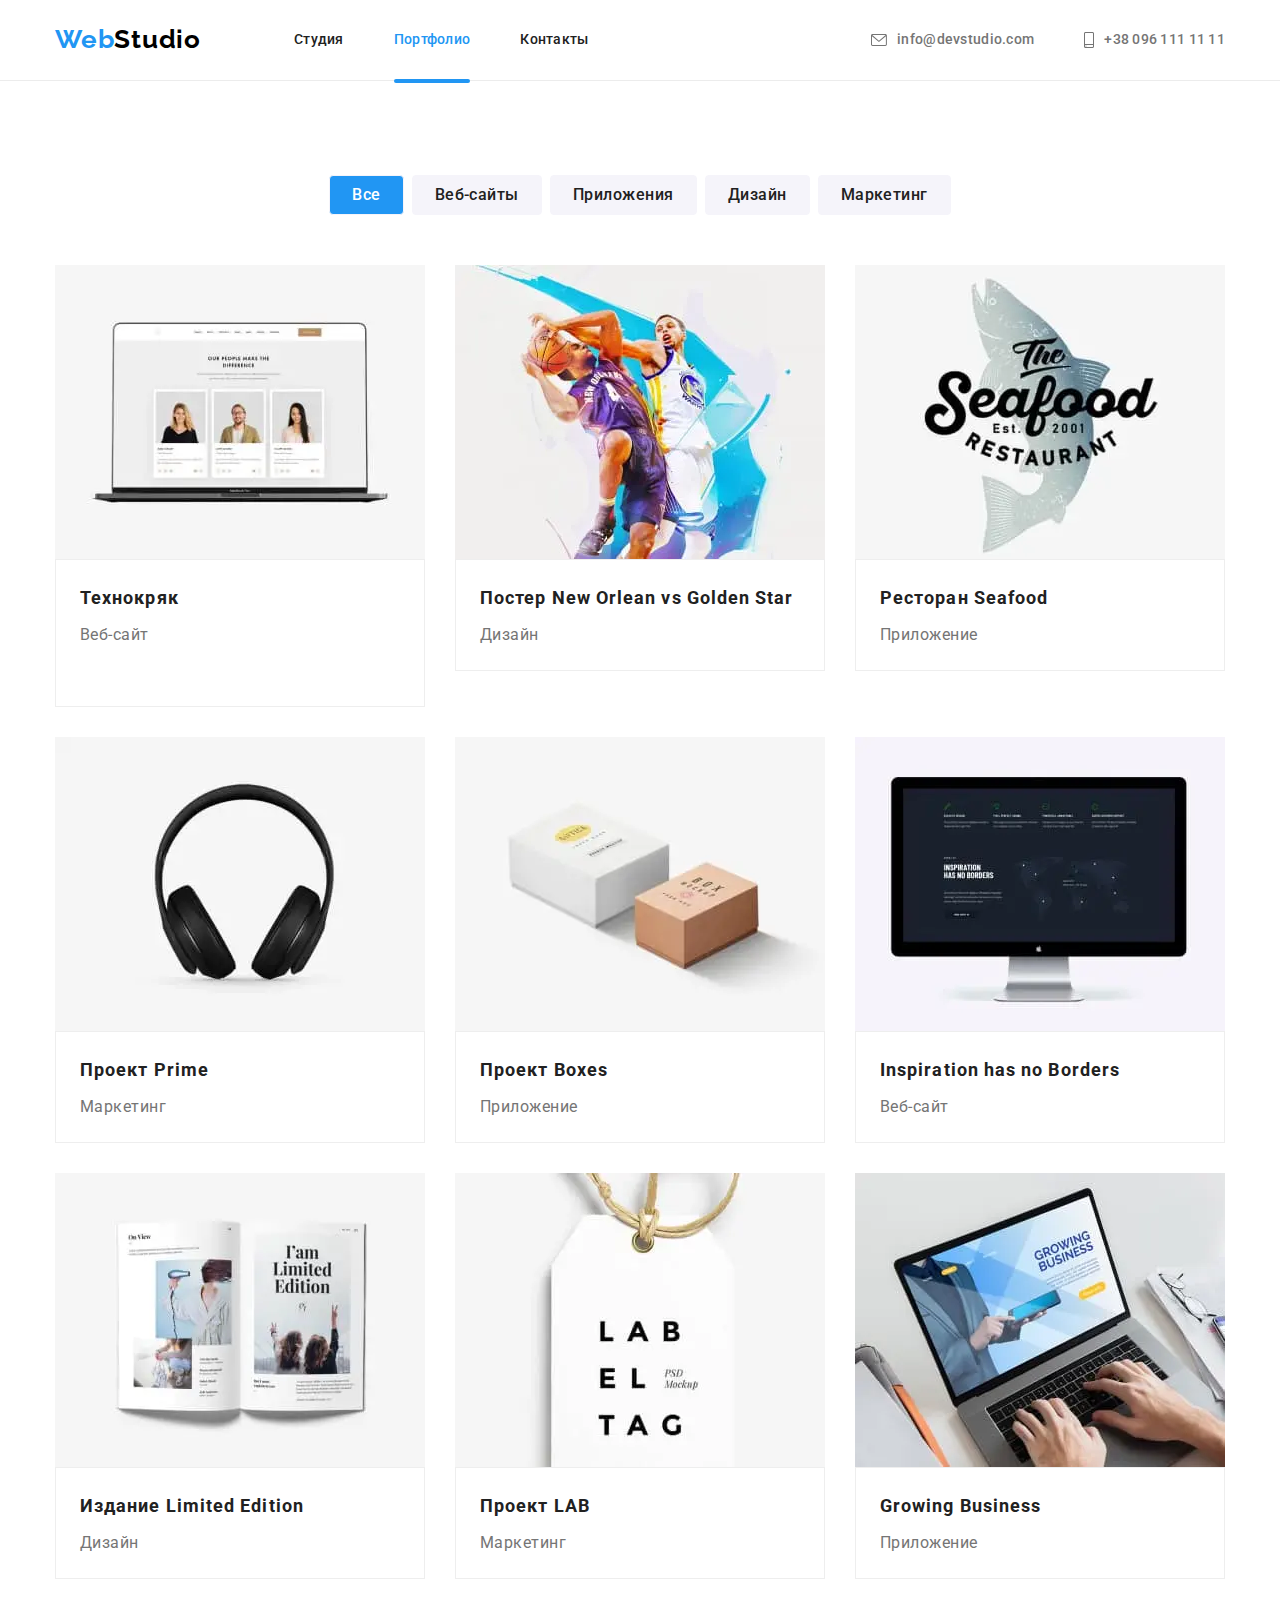
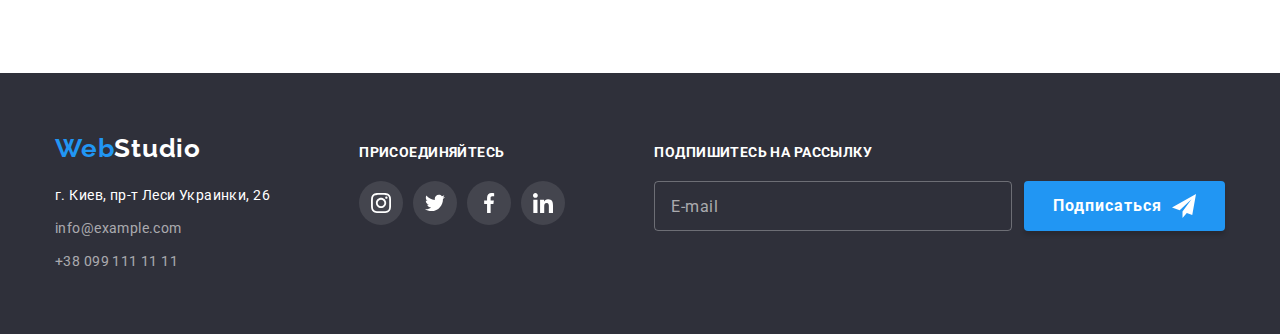
==== commit 071bdf1e: "fixed Portfolio" ====
--- a/portfolio.html
+++ b/portfolio.html
@@ -57,7 +57,7 @@
 
         <!--=============== mobile menu  ===============-->
         
-        <div class="mobile-menu is-open" data-menu>
+        <div class="mobile-menu" data-menu>
             <button type="button" class="mobile-menu__close-btn js-close-menu" data-menu-close>
                 <svg class="mobile-menu__close-icon" width="40" height="40">
                     <use href="./images/sprite.svg#icon-close"></use>
@@ -162,7 +162,7 @@
                                     для цифрового шпионажа и атак на защищённые сервера конкурентов.</p>
                             </div>
                             
-                            <div class="portfolio__cards-wrapper">
+                            <div class="portfolio__cards-wrapper crutch">
                                 <h2 class="portfolio_title-link">Технокряк</h2>
                                 <p class="portfolio__description">Веб-сайт</p>
                             </div>
--- a/css/main.min.css
+++ b/css/main.min.css
@@ -1,2 +1,2 @@
-:root{--main-font: 'Roboto', sans-serif;--secondary-font: 'Raleway', sans-serif;--accent-color: #2196f3;--main-color: #757575;--second-color: #212121;--main-lite-color: #ffffff;--main-dark-color: #000000;--transparant-color: rgba(255, 255, 255, 0.6);--bckg-button-color: #188ce8;--bckg-btn-color: #f5f4fa;--background-section-footer: #2f303a;--border-color: #eeeeee;--border-header: #ececec;--icon-main-color: #afb1b8;--background-hero-color: #c4c4c4;--timing-function: cubic-bezier(0.4, 0, 0.2, 1)}.visually-hidden{position:absolute !important;clip:rect(1px 1px 1px 1px);clip:rect(1px, 1px, 1px, 1px);padding:0 !important;border:0 !important;height:1px !important;width:1px !important;overflow:hidden}body{font-family:var(--main-font),var(--secondary-font);color:var(--main-color)}h1,h2,h3,h4,p{margin:0}ul,ol{margin:0;padding:0}img{display:block;max-width:100%;height:auto}.link{text-decoration:none}.list{list-style:none}.container{width:100%;margin:0 auto;padding-left:15px;padding-right:15px}@media screen and (min-width: 480px){.container{max-width:480px}}@media screen and (min-width: 768px){.container{max-width:768px}}@media screen and (min-width: 1200px){.container{max-width:1200px}}.logo{font-family:var(--secondary-font);font-weight:700;font-size:24px;line-height:1.17;letter-spacing:.03em;color:var(--accent-color);display:inline-block}@media screen and (min-width: 1200px){.logo{font-weight:700;font-size:26px;line-height:1.19;letter-spacing:.03em}}.logo__header{padding-top:21px;padding-bottom:21px}@media screen and (min-width: 768px){.logo__header{margin-right:88px;padding:unset}}@media screen and (min-width: 1200px){.logo__header{margin-right:93px;padding-top:24px;padding-bottom:25px}}.logo__theme_durk{color:var(--main-dark-color)}.logo__footer{margin-bottom:20px}.logo__theme_light{color:var(--main-lite-color)}.social-list{display:flex;align-items:center;justify-content:center}.social-list__item{width:44px;height:44px}.social-list__item:not(:last-child){margin-right:10px}.social-list__link{display:flex;align-items:center;justify-content:center;width:100%;height:100%;border-radius:50%;color:var(--icon-main-color);background-color:var(--main-lite-color);transition:background-color 250ms var(--timing-function),color 250ms var(--timing-function)}.social-list__link:hover,.social-list__link:focus{color:var(--main-lite-color);background-color:var(--accent-color)}.social-list__icon{fill:currentColor}.navigation{display:flex;align-items:center;justify-content:space-between}.navigation_list{display:none}@media screen and (min-width: 768px){.navigation_list{display:flex}}.navigation__item:not(:last-child){margin-right:50px}.navigation__link{font-weight:500;font-size:14px;line-height:1.14;letter-spacing:.02em;color:var(--second-color);display:block;padding-top:32px;padding-bottom:32px;transition:color 250ms var(--timing-function)}.navigation__item{position:relative}.navigation__link:hover,.navigation__link:focus{color:var(--accent-color)}.navigation__current{color:var(--accent-color)}.navigation__current::after{content:'';position:absolute;bottom:-3px;left:0;width:100%;height:4px;background-color:var(--accent-color);border-radius:2px}.backdrop{position:fixed;top:0;left:0;width:100vw;height:100vh;background-color:rgba(0,0,0,0.2);transition:opacity 250ms var(--timing-function),visibility 250ms var(--timing-function)}.modal-btn{min-width:200px;font-family:inherit;font-weight:700;font-size:16px;line-height:1.88;letter-spacing:.06em;text-align:center;cursor:pointer;color:var(--main-lite-color);background-color:var(--accent-color);border-radius:4px;box-shadow:0px 4px 4px rgba(0,0,0,0.15);transition:background-color 250ms var(--timing-function),box-shadow 250ms var(--timing-function)}.modal-btn:hover,.modal-btn:focus,.modal-btn:active{background-color:var(bckg-button-color);box-shadow:0px 4px 4px rgba(0,0,0,0.15)}.portfolio-filter{display:flex;flex-wrap:wrap;margin-bottom:25px}@media screen and (min-width: 768px){.portfolio-filter{justify-content:center;margin-bottom:30px}}@media screen and (min-width: 1200px){.portfolio-filter{margin-bottom:50px}}.portfolio-filter__btn-item{margin-bottom:15px}@media screen and (min-width: 768px){.portfolio-filter__btn-item{margin-bottom:unset}}.portfolio-filter__btn-item:not(:last-child){margin-right:8px}.portfolio-filter__btn{font-family:inherit;font-weight:500;font-size:16px;line-height:1.63;letter-spacing:.03em;padding:6px 22px;cursor:pointer;color:var(--second-color);border:1px solid var(--bckg-btn-color);background:var(--bckg-btn-color);border-radius:4px;transition:background-color 250ms var(--timing-function),color 250ms var(--timing-function),box-shadow 250ms var(--timing-function),border 250ms var(--timing-function)}.portfolio-filter__btn:hover,.portfolio-filter__btn:focus{background-color:var(--accent-color);color:var(--main-lite-color);box-shadow:0px 3px 1px rgba(0,0,0,0.1),0px 1px 2px rgba(0,0,0,0.08),0px 2px 2px rgba(0,0,0,0.12);border:1px solid var(--accent-color);outline:none}.portfolio-filter__currently{background-color:var(--accent-color);color:var(--main-lite-color)}.contact-list__link{display:flex;flex-direction:column;align-items:center;font-weight:400;font-size:14px;line-height:1.71;letter-spacing:.03em;color:var(--transparant-color);transition:color 250ms var(--timing-function)}@media screen and (min-width: 1200px){.contact-list__link{align-items:flex-start}}.contact-list__link:hover,.contact-list__link:focus{color:var(--accent-color)}.contact-list__item:not(:last-child){margin-bottom:9px}.contact-list__link-address{color:var(--main-lite-color)}.header{border-bottom:1px solid var(--border-header)}.header .container{display:flex;align-items:center;justify-content:space-between}.header_contacts-list{display:none}@media screen and (min-width: 768px){.header_contacts-list{display:initial;padding-top:21px;padding-bottom:21px}}@media screen and (min-width: 1200px){.header_contacts-list{display:flex;align-items:center;justify-content:space-between}}@media screen and (min-width: 768px){.header__burger-btn{display:none}.header__contacts-item:not(:last-child){padding-bottom:10px}}@media screen and (min-width: 1200px){.header__contacts-item:not(:last-child){padding-bottom:unset}.header__contacts-item:not(:last-child){margin-right:50px}}.header__contacts-link{font-weight:500;font-size:14px;line-height:1.14;letter-spacing:.02em;color:var(--main-color);transition:color 250ms var(--timing-function)}@media screen and (min-width: 768px){.header__contacts-link{display:flex}}@media screen and (min-width: 1200px){.header__contacts-link{display:flex;align-items:center;justify-content:space-between}}.header__contacts-link:hover,.header__contacts-link:focus{color:var(--accent-color)}.header__contacts-icon{fill:currentColor;margin-right:10px}.header__burger-btn{background-color:transparent;border:none;padding:0}.header__burger-icon{transition:fill 250ms var(--timing-function)}.header__burger-btn:hover .header__burger-icon,.header__burger-btn:focus .header__burger-icon{fill:var(--accent-color)}.hero{max-width:1600px;padding-top:118px;padding-bottom:118px;margin:0 auto;text-align:center;background-color:var(--background-hero-color);background-image:linear-gradient(rgba(47,48,58,0.4), rgba(47,48,58,0.4)),url("../images/hero/mobile-bcg.jpg");background-repeat:no-repeat;background-size:cover}@media screen and (min-width: 1200px){.hero{padding-top:200px;padding-bottom:200px}}.hero__title{font-weight:900;font-size:26px;line-height:1.62;letter-spacing:.06em;text-align:center;text-transform:uppercase;color:var(--main-lite-color);max-width:360px;margin:0 auto 30px}@media screen and (min-width: 1200px){.hero__title{font-weight:900;font-size:44px;line-height:1.36;letter-spacing:.06em;max-width:696px}}.hero__modal-btn{border:1px solid var(--accent-color);padding:10px 32px}@media (min-device-pixel-ratio: 2), (min-resolution: 192dpi), (min-resolution: 2dppx){.hero{background-image:url("../images/hero/mobile-bcg@2x.jpg")}}@media (min-width: 480px){.hero{background-image:url("../images/hero/tablet-bcg.jpg")}}@media (min-width: 480px) and (min-device-pixel-ratio: 2), (min-width: 480px) and (min-resolution: 192dpi), (min-width: 480px) and (min-resolution: 2dppx){.hero{background-image:url("../images/hero/tablet-bcg@2x.jpg")}}@media (min-width: 768px){.hero{background-image:url("../images/hero/desktop-bcg.jpg")}}@media (min-width: 768px) and (min-device-pixel-ratio: 2), (min-width: 768px) and (min-resolution: 192dpi), (min-width: 768px) and (min-resolution: 2dppx){.hero{background-image:url("../images/hero/desktop-bcg@2x.jpg")}}.about{padding-top:60px;padding-bottom:60px}@media screen and (min-width: 1200px){.about{padding-top:94px;padding-bottom:94px}}.about__dscrptn{font-weight:400;font-size:14px;line-height:1.71;letter-spacing:.03em}.about__title{text-transform:uppercase;font-weight:700;font-size:14px;line-height:1.14;letter-spacing:.03em;color:var(--second-color);margin-bottom:10px;text-align:center}@media screen and (min-width: 768px){.about__title{text-align:left}}@media screen and (min-width: 768px){.about__list{display:flex;flex-wrap:wrap;margin-right:-30px;margin-bottom:-30px}}.about__item{width:100%}.about__item:not(:last-child){margin-bottom:30px}@media screen and (min-width: 768px){.about__item{flex-basis:calc(100% / 2 - 30px);margin-right:30px;margin-bottom:30px}}@media screen and (min-width: 1200px){.about__item{flex-basis:calc(100% / 4 - 30px);width:270px}}.about__container-icon{display:flex;align-items:center;justify-content:center;width:100%;height:120px;background:var(--bckg-btn-color);border-radius:4px;margin-bottom:30px}.occupation{display:none;padding-top:0;padding-bottom:94px}@media screen and (min-width: 1200px){.occupation{display:block}}.occupation__title{font-weight:700;font-size:36px;line-height:1.17;letter-spacing:.03em;text-align:center;color:var(--second-color);margin-bottom:50px}.occupation__list{display:flex;flex-wrap:wrap;margin-right:-30px;margin-bottom:-30px}.occupation__item{position:relative;flex-basis:calc(100% / 3 - 30px);margin-right:30px;margin-bottom:30px}.occupation__caption{position:absolute;bottom:0;right:0;display:flex;align-items:center;justify-content:center;height:70px;width:100%;font-weight:700;font-size:14px;line-height:1.14;letter-spacing:.03em;text-align:center;text-transform:uppercase;color:var(--main-lite-color);background:rgba(47,48,58,0.8)}.developments{background-color:var(--bckg-btn-color);padding-top:60px;padding-bottom:60px}@media screen and (min-width: 1200px){.developments{padding-top:94px;padding-bottom:94px}}.developments__title{font-weight:700;font-size:28px;line-height:1.18;letter-spacing:.03em;text-align:center;color:var(--second-color);margin-bottom:30px}@media screen and (min-width: 1200px){.developments__title{font-weight:700;font-size:36px;line-height:1.17;letter-spacing:.03em;margin-bottom:50px}}.developments__title-team{font-weight:500;font-size:16px;line-height:1.19;letter-spacing:.03em;color:var(--second-color);margin-bottom:10px}.developments__dscrptn{font-weight:400;font-size:16px;line-height:1.19;letter-spacing:.03em;margin-bottom:16px}@media screen and (min-width: 768px){.developments__list{display:flex;flex-wrap:wrap;margin-right:-30px;margin-bottom:-30px;text-align:center}}.developments__item{width:100%}.developments__item:not(:last-child){margin-bottom:30px}@media screen and (min-width: 768px){.developments__item{flex-basis:calc(100% / 2 - 30px);margin-right:30px;margin-bottom:30px}}@media screen and (min-width: 1200px){.developments__item{flex-basis:calc(100% / 4 - 30px);width:270px}}.developments__wrapper{padding:30px 32px;text-align:center;background:var(--main-lite-color);box-shadow:0px 1px 3px rgba(0,0,0,0.12),0px 1px 1px rgba(0,0,0,0.14),0px 2px 1px rgba(0,0,0,0.2);border-radius:0px 0px 4px 4px}.customers{padding-top:60px;padding-bottom:60px}@media screen and (min-width: 1200px){.customers{padding-top:94px;padding-bottom:94px}}.customers__title{font-weight:700;font-size:28px;line-height:1.18;letter-spacing:.03em;text-align:center;color:var(--second-color);margin-bottom:30px}@media screen and (min-width: 1200px){.customers__title{font-weight:700;font-size:36px;line-height:1.17;letter-spacing:.03em;margin-bottom:50px}}@media screen and (min-width: 480px){.customers__list{display:flex;flex-wrap:wrap;margin-right:-30px;margin-bottom:-30px;text-align:center}}@media screen and (min-width: 1200px){.customers__list{display:flex;align-items:center;justify-content:space-between}}.customers__item{height:92px}.customers__item:not(:last-child){margin-bottom:30px}@media screen and (min-width: 480px){.customers__item{width:210px;flex-basis:calc(100% / 2 - 30px);margin-right:30px;margin-bottom:30px}}@media screen and (min-width: 768px){.customers__item{width:226px;flex-basis:calc(100% / 3 - 30px)}}@media screen and (min-width: 1200px){.customers__item{width:170px;flex-basis:auto}}.customers__link{display:flex;align-items:center;justify-content:center;color:var(--icon-main-color);width:100%;height:100%;border:1px solid var(--icon-main-color);border-radius:4px;transition:color 250ms var(--timing-function),border-color 250ms var(--timing-function)}.customers__link:hover,.customers__link:focus{color:var(--accent-color);border-color:var(--accent-color)}.customers__icon{display:flex;align-items:center;justify-content:center;fill:currentColor}.portfolio{padding-top:60px;padding-bottom:60px}@media screen and (min-width: 1200px){.portfolio{padding-top:94px;padding-bottom:94px}}.portfolio_title-link{font-weight:700;font-size:18px;line-height:2;letter-spacing:.06em;color:var(--second-color);margin-bottom:4px}.portfolio__description{font-weight:400;font-size:16px;line-height:1.88;letter-spacing:.03em;color:var(--main-color)}@media screen and (min-width: 768px){.portfolio__cards-list{display:flex;flex-wrap:wrap;margin-right:-30px;margin-bottom:-30px}}.portfolio__cards-item{width:100%}.portfolio__cards-item:not(:last-child){margin-bottom:30px}@media screen and (min-width: 768px){.portfolio__cards-item{flex-basis:calc(100% / 2 - 30px);margin-right:30px;margin-bottom:30px}}@media screen and (min-width: 1200px){.portfolio__cards-item{flex-basis:calc(100% / 3 - 30px)}}.portfolio__cards-wrapper{padding-top:20px;padding-bottom:20px;padding-left:24px;border:1px solid var(--border-color);box-sizing:border-box}.portfolio__link{display:block;transition:box-shadow 250ms var(--timing-function)}.portfolio__link:hover,.portfolio__link:focus{box-shadow:0px 1px 1px rgba(0,0,0,0.12),0px 4px 4px rgba(0,0,0,0.06),1px 4px 6px rgba(0,0,0,0.16)}.portfolio__overlay-wrapper{position:relative;overflow:hidden}.portfolio__overlay{position:absolute;top:0;left:0;padding:63px 24px;height:100%;font-weight:400;font-size:18px;line-height:1.56;letter-spacing:.03em;color:var(--main-lite-color);background-color:transparent;transform:translateY(100%);transition:transform 250ms var(--timing-function),background-color 250ms var(--timing-function)}.portfolio__link:hover .portfolio__overlay,.portfolio__link:focus .portfolio__overlay{transform:translateY(0%);background-color:rgba(33,150,243,0.9)}.footer{background:var(--background-section-footer);padding-top:60px;padding-bottom:60px}.footer__address{font-style:normal}.footer__container-main{display:flex;flex-direction:column;align-items:center}@media screen and (min-width: 768px){.footer__container-main{flex-direction:row;flex-wrap:wrap;justify-content:space-around;align-items:baseline}}@media screen and (min-width: 1200px){.footer__container-main{flex-wrap:nowrap;justify-content:space-between}}.footer__container-address{margin-bottom:60px;display:flex;flex-direction:column;align-items:center}@media screen and (min-width: 1200px){.footer__container-address{align-items:flex-start;margin-bottom:unset}}.footer__join{font-weight:700;font-size:14px;line-height:1.14;letter-spacing:.03em;text-transform:uppercase;color:var(--main-lite-color);margin-bottom:20px}.footer__container-icons{box-sizing:border-box;display:flex;flex-direction:column;align-items:center;min-width:206px;margin-bottom:60px}@media screen and (min-width: 1200px){.footer__container-icons{align-items:flex-start;margin-bottom:unset}}.footer__container-form{width:100%}@media screen and (min-width: 1200px){.footer__container-form{width:unset}}.footer-list-icons{display:flex;align-items:center;justify-content:space-between}.footer-list-icons__link{color:var(--main-lite-color);background-color:rgba(255,255,255,0.1);transition:background-color 250ms var(--timing-function)}.footer-list-icons__link:hover,.footer-list-icons__link:focus{background-color:var(--accent-color)}.footer-form__subscriber{font-weight:700;font-size:14px;line-height:1.14;letter-spacing:.03em;text-transform:uppercase;color:var(--main-lite-color);margin-bottom:20px;text-align:center}@media screen and (min-width: 1200px){.footer-form__subscriber{text-align-last:left}}.footer-form__container{display:flex;flex-direction:column;align-items:center}@media screen and (min-width: 1200px){.footer-form__container{flex-direction:row}}.footer-form__input{width:100%;height:50px;border:1px solid rgba(255,255,255,0.3);border-radius:4px;padding:15px 16px;background-color:transparent;transition:box-shadow 250ms var(--timing-function);color:var(--main-lite-color);margin-bottom:20px}.footer-form__input::placeholder{font-weight:400;font-size:16px;line-height:1.25;letter-spacing:.03em;color:rgba(255,255,255,0.6)}.footer-form__input:focus{color:var(--main-lite-color);box-shadow:drop-shadow(0px 4px 4px rgba(0,0,0,0.15))}@media screen and (min-width: 768px){.footer-form__input{width:450px}}@media screen and (min-width: 1200px){.footer-form__input{width:358px;margin-bottom:unset;margin-right:12px}}.footer-form__icon{margin-left:10px}.footer-form__btn{display:flex;align-items:center;justify-content:center;border:none;padding:10px 29px}.is-hidden{opacity:0;visibility:hidden;pointer-events:none}.modal{position:absolute;top:50%;left:50%;transform:translate(-50%, -50%);width:100%;max-width:300px;background-color:var(--main-lite-color);box-shadow:0px 1px 3px rgba(0,0,0,0.12),0px 1px 1px rgba(0,0,0,0.14),0px 2px 1px rgba(0,0,0,0.2);border-radius:4px}@media screen and (min-width: 480px){.modal{width:100%;max-width:450px}}@media screen and (min-width: 1200px){.modal{width:100%;max-width:528px}}.modal__close-btn{position:absolute;top:8px;right:8px;width:30px;height:30px;background:var(--main-lite-color);border:1px solid rgba(0,0,0,0.1);border-radius:50%;cursor:pointer}.modal__btn-icon{transition:fill 250ms var(--timing-function)}.modal__close-btn:hover .modal__btn-icon,.modal__close-btn:focus .modal__btn-icon{fill:var(--accent-color)}.modal__form{display:flex;flex-direction:column;padding:40px 20px}@media screen and (min-width: 480px){.modal__form{padding:40px}}.modal__description-callu{font-weight:700;font-size:18px;line-height:1.28;letter-spacing:.03em;color:var(--second-color);text-align:center;margin-bottom:12px}@media screen and (min-width: 480px){.modal__description-callu{font-weight:700;font-size:20px;line-height:1.5;letter-spacing:.03em}}@media screen and (min-width: 1200px){.modal__description-callu{font-weight:700;font-size:20px;line-height:1.15;letter-spacing:.03em}}.modal__field{font-weight:400;font-size:12px;line-height:1.17;letter-spacing:.01em;cursor:pointer;margin-bottom:10px}.modal__field-last{margin-bottom:20px}.modal__input-wrapper{position:relative;display:block;margin-top:4px}.modal__input{width:100%;height:40px;border:1px solid rgba(33,33,33,0.2);border-radius:4px;padding-left:42px;transition:border-color 250ms var(--timing-function)}.modal__input:focus{outline:none;border-color:var(--accent-color)}.modal__icon{position:absolute;top:50%;left:12px;transform:translateY(-50%);display:block;fill:var(--second-color);transition:background-color 250ms var(--timing-function)}.modal__input:focus+.modal__icon{color:var(--accent-color);fill:var(--accent-color)}.modal__message{width:100%;height:120px;border:1px solid rgba(33,33,33,0.2);border-radius:4px;padding:12px 16px;resize:none;margin-top:4px;transition:border-color 250ms var(--timing-function)}.modal__message::placeholder{font-weight:400;font-size:12px;line-height:1.17;letter-spacing:.01em;color:rgba(117,117,117,0.5)}.modal__message:focus{outline:none;border-color:var(--accent-color)}.modal__check-desc{display:flex;align-items:center;justify-content:space-between;font-weight:400;font-size:8px;line-height:1.13;letter-spacing:.03em;margin:0 auto;margin-bottom:30px}@media screen and (min-width: 480px){.modal__check-desc{font-weight:400;font-size:12px;line-height:1.17;letter-spacing:.03em}}@media screen and (min-width: 1200px){.modal__check-desc{font-weight:400;font-size:14px;line-height:1.71;letter-spacing:.03em}}.modal__check-desc::before{display:block;content:'';background-image:url(../images/frame.svg);width:16px;height:15px;cursor:pointer;margin-right:7px;background-position:center}.modal__term:checked+.modal__check-desc::before{background-color:var(--accent-color);background-image:url("../images/check.svg")}.modal__term:focus-visible+.modal__check-desc::before{box-shadow:0 0 0 2px var(--accent-color)}.modal__link{color:var(--accent-color)}.modal__btn{align-self:center;padding:10px 55px;box-shadow:0px 4px 4px rgba(0,0,0,0.15);border:1px solid var(--bckg-btn-color);transition:background-color 250ms var(--timing-function)}.modal__btn:hover,.modal__btn:focus{background-color:var(--accent-color)}.mobile-menu{position:fixed;top:0;left:50%;width:100vw;max-width:480px;height:100vh;background-color:var(--main-lite-color);padding:48px 40px;transform:translateY(-100%) translateX(-50%);transition:transform 250ms linear}@media screen and (min-width: 768px){.mobile-menu{display:none}}.mobile-menu__close-btn{background-color:transparent;border:none;padding:0;position:absolute;top:10px;right:15px;cursor:pointer}.mobile-menu__close-icon{transition:fill 250ms var(--timing-function)}.mobile-menu__close-btn:hover .mobile-menu__close-icon,.mobile-menu__close-btn:focus .mobile-menu__close-icon{fill:var(--accent-color)}.mobile-menu__nav-item:not(:last-child){margin-bottom:32px}.mobile-menu__nav-link{font-weight:500;font-size:40px;line-height:1.18;letter-spacing:.02em;color:var(--second-color);transition:color 250ms var(--timing-function)}.mobile-menu__nav-link:hover,.mobile-menu__nav-link:focus,.mobile-menu__nav-link:active{color:var(--accent-color)}.mobile-menu__contacts{position:fixed;bottom:48px}.mobile-menu__contacts-list{margin-bottom:62px}.mobile-menu__contacts-item:not(:last-child){margin-bottom:32px}.mobile-menu__phone-link{font-weight:500;font-size:34px;line-height:1.18;letter-spacing:.02em;color:var(--accent-color)}.mobile-menu__mail-link{font-weight:500;font-size:24px;line-height:1.17;letter-spacing:.02em;color:var(--main-color)}.mobile-menu__social-list{display:flex;align-items:center;justify-content:space-between}.mobile-menu__social-item{border-right:1px solid rgba(33,33,33,0.2);padding-right:10px;margin-right:10px}.mobile-menu__social-item:last-child{border-right:none}.mobile-menu__social-link{font-weight:500;font-size:18px;line-height:1.22;letter-spacing:.02em;color:var(--accent-color)}.is-open{overflow:hidden;opacity:1;visibility:visible;pointer-events:auto;transform:translateY(0) translateX(-50%)}
+:root{--main-font: 'Roboto', sans-serif;--secondary-font: 'Raleway', sans-serif;--accent-color: #2196f3;--main-color: #757575;--second-color: #212121;--main-lite-color: #ffffff;--main-dark-color: #000000;--transparant-color: rgba(255, 255, 255, 0.6);--bckg-button-color: #188ce8;--bckg-btn-color: #f5f4fa;--background-section-footer: #2f303a;--border-color: #eeeeee;--border-header: #ececec;--icon-main-color: #afb1b8;--background-hero-color: #c4c4c4;--timing-function: cubic-bezier(0.4, 0, 0.2, 1)}.visually-hidden{position:absolute !important;clip:rect(1px 1px 1px 1px);clip:rect(1px, 1px, 1px, 1px);padding:0 !important;border:0 !important;height:1px !important;width:1px !important;overflow:hidden}body{font-family:var(--main-font),var(--secondary-font);color:var(--main-color)}h1,h2,h3,h4,p{margin:0}ul,ol{margin:0;padding:0}img{display:block;max-width:100%;height:auto}.link{text-decoration:none}.list{list-style:none}.container{width:100%;margin:0 auto;padding-left:15px;padding-right:15px}@media screen and (min-width: 480px){.container{max-width:480px}}@media screen and (min-width: 768px){.container{max-width:768px}}@media screen and (min-width: 1200px){.container{max-width:1200px}}.logo{font-family:var(--secondary-font);font-weight:700;font-size:24px;line-height:1.17;letter-spacing:.03em;color:var(--accent-color);display:inline-block}@media screen and (min-width: 1200px){.logo{font-weight:700;font-size:26px;line-height:1.19;letter-spacing:.03em}}.logo__header{padding-top:21px;padding-bottom:21px}@media screen and (min-width: 768px){.logo__header{margin-right:88px;padding:unset}}@media screen and (min-width: 1200px){.logo__header{margin-right:93px;padding-top:24px;padding-bottom:25px}}.logo__theme_durk{color:var(--main-dark-color)}.logo__footer{margin-bottom:20px}.logo__theme_light{color:var(--main-lite-color)}.social-list{display:flex;align-items:center;justify-content:center}.social-list__item{width:44px;height:44px}.social-list__item:not(:last-child){margin-right:10px}.social-list__link{display:flex;align-items:center;justify-content:center;width:100%;height:100%;border-radius:50%;color:var(--icon-main-color);background-color:var(--main-lite-color);transition:background-color 250ms var(--timing-function),color 250ms var(--timing-function)}.social-list__link:hover,.social-list__link:focus{color:var(--main-lite-color);background-color:var(--accent-color)}.social-list__icon{fill:currentColor}.navigation{display:flex;align-items:center;justify-content:space-between}.navigation_list{display:none}@media screen and (min-width: 768px){.navigation_list{display:flex}}.navigation__item:not(:last-child){margin-right:50px}.navigation__link{font-weight:500;font-size:14px;line-height:1.14;letter-spacing:.02em;color:var(--second-color);display:block;padding-top:32px;padding-bottom:32px;transition:color 250ms var(--timing-function)}.navigation__item{position:relative}.navigation__link:hover,.navigation__link:focus{color:var(--accent-color)}.navigation__current{color:var(--accent-color)}.navigation__current::after{content:'';position:absolute;bottom:-3px;left:0;width:100%;height:4px;background-color:var(--accent-color);border-radius:2px}.backdrop{position:fixed;top:0;left:0;width:100vw;height:100vh;background-color:rgba(0,0,0,0.2);transition:opacity 250ms var(--timing-function),visibility 250ms var(--timing-function)}.modal-btn{min-width:200px;font-family:inherit;font-weight:700;font-size:16px;line-height:1.88;letter-spacing:.06em;text-align:center;cursor:pointer;color:var(--main-lite-color);background-color:var(--accent-color);border-radius:4px;box-shadow:0px 4px 4px rgba(0,0,0,0.15);transition:background-color 250ms var(--timing-function),box-shadow 250ms var(--timing-function)}.modal-btn:hover,.modal-btn:focus,.modal-btn:active{background-color:var(bckg-button-color);box-shadow:0px 4px 4px rgba(0,0,0,0.15)}.portfolio-filter{display:flex;flex-wrap:wrap;margin-bottom:25px}@media screen and (min-width: 768px){.portfolio-filter{justify-content:center;margin-bottom:30px}}@media screen and (min-width: 1200px){.portfolio-filter{margin-bottom:50px}}.portfolio-filter__btn-item{margin-bottom:15px}@media screen and (min-width: 768px){.portfolio-filter__btn-item{margin-bottom:unset}}.portfolio-filter__btn-item:not(:last-child){margin-right:8px}.portfolio-filter__btn{font-family:inherit;font-weight:500;font-size:16px;line-height:1.63;letter-spacing:.03em;padding:6px 22px;cursor:pointer;color:var(--second-color);border:1px solid var(--bckg-btn-color);background:var(--bckg-btn-color);border-radius:4px;transition:background-color 250ms var(--timing-function),color 250ms var(--timing-function),box-shadow 250ms var(--timing-function),border 250ms var(--timing-function)}.portfolio-filter__btn:hover,.portfolio-filter__btn:focus{background-color:var(--accent-color);color:var(--main-lite-color);box-shadow:0px 3px 1px rgba(0,0,0,0.1),0px 1px 2px rgba(0,0,0,0.08),0px 2px 2px rgba(0,0,0,0.12);border:1px solid var(--accent-color);outline:none}.portfolio-filter__currently{background-color:var(--accent-color);color:var(--main-lite-color)}.contact-list__link{display:flex;flex-direction:column;align-items:center;font-weight:400;font-size:14px;line-height:1.71;letter-spacing:.03em;color:var(--transparant-color);transition:color 250ms var(--timing-function)}@media screen and (min-width: 1200px){.contact-list__link{align-items:flex-start}}.contact-list__link:hover,.contact-list__link:focus{color:var(--accent-color)}.contact-list__item:not(:last-child){margin-bottom:9px}.contact-list__link-address{color:var(--main-lite-color)}.header{border-bottom:1px solid var(--border-header)}.header .container{display:flex;align-items:center;justify-content:space-between}.header_contacts-list{display:none}@media screen and (min-width: 768px){.header_contacts-list{display:initial;padding-top:21px;padding-bottom:21px}}@media screen and (min-width: 1200px){.header_contacts-list{display:flex;align-items:center;justify-content:space-between}}@media screen and (min-width: 768px){.header__burger-btn{display:none}.header__contacts-item:not(:last-child){padding-bottom:10px}}@media screen and (min-width: 1200px){.header__contacts-item:not(:last-child){padding-bottom:unset}.header__contacts-item:not(:last-child){margin-right:50px}}.header__contacts-link{font-weight:500;font-size:14px;line-height:1.14;letter-spacing:.02em;color:var(--main-color);transition:color 250ms var(--timing-function)}@media screen and (min-width: 768px){.header__contacts-link{display:flex}}@media screen and (min-width: 1200px){.header__contacts-link{display:flex;align-items:center;justify-content:space-between}}.header__contacts-link:hover,.header__contacts-link:focus{color:var(--accent-color)}.header__contacts-icon{fill:currentColor;margin-right:10px}.header__burger-btn{background-color:transparent;border:none;padding:0}.header__burger-icon{transition:fill 250ms var(--timing-function)}.header__burger-btn:hover .header__burger-icon,.header__burger-btn:focus .header__burger-icon{fill:var(--accent-color)}.hero{max-width:1600px;padding-top:118px;padding-bottom:118px;margin:0 auto;text-align:center;background-color:var(--background-hero-color);background-image:linear-gradient(rgba(47,48,58,0.4), rgba(47,48,58,0.4)),url("../images/hero/mobile-bcg.jpg");background-repeat:no-repeat;background-size:cover}@media screen and (min-width: 1200px){.hero{padding-top:200px;padding-bottom:200px}}.hero__title{font-weight:900;font-size:26px;line-height:1.62;letter-spacing:.06em;text-align:center;text-transform:uppercase;color:var(--main-lite-color);max-width:360px;margin:0 auto 30px}@media screen and (min-width: 1200px){.hero__title{font-weight:900;font-size:44px;line-height:1.36;letter-spacing:.06em;max-width:696px}}.hero__modal-btn{border:1px solid var(--accent-color);padding:10px 32px}@media (min-device-pixel-ratio: 2), (min-resolution: 192dpi), (min-resolution: 2dppx){.hero{background-image:url("../images/hero/mobile-bcg@2x.jpg")}}@media (min-width: 480px){.hero{background-image:url("../images/hero/tablet-bcg.jpg")}}@media (min-width: 480px) and (min-device-pixel-ratio: 2), (min-width: 480px) and (min-resolution: 192dpi), (min-width: 480px) and (min-resolution: 2dppx){.hero{background-image:url("../images/hero/tablet-bcg@2x.jpg")}}@media (min-width: 768px){.hero{background-image:url("../images/hero/desktop-bcg.jpg")}}@media (min-width: 768px) and (min-device-pixel-ratio: 2), (min-width: 768px) and (min-resolution: 192dpi), (min-width: 768px) and (min-resolution: 2dppx){.hero{background-image:url("../images/hero/desktop-bcg@2x.jpg")}}.about{padding-top:60px;padding-bottom:60px}@media screen and (min-width: 1200px){.about{padding-top:94px;padding-bottom:94px}}.about__dscrptn{font-weight:400;font-size:14px;line-height:1.71;letter-spacing:.03em}.about__title{text-transform:uppercase;font-weight:700;font-size:14px;line-height:1.14;letter-spacing:.03em;color:var(--second-color);margin-bottom:10px;text-align:center}@media screen and (min-width: 768px){.about__title{text-align:left}}@media screen and (min-width: 768px){.about__list{display:flex;flex-wrap:wrap;margin-right:-30px;margin-bottom:-30px}}.about__item{width:100%}.about__item:not(:last-child){margin-bottom:30px}@media screen and (min-width: 768px){.about__item{flex-basis:calc(100% / 2 - 30px);margin-right:30px;margin-bottom:30px}}@media screen and (min-width: 1200px){.about__item{flex-basis:calc(100% / 4 - 30px);width:270px}}.about__container-icon{display:flex;align-items:center;justify-content:center;width:100%;height:120px;background:var(--bckg-btn-color);border-radius:4px;margin-bottom:30px}.occupation{display:none;padding-top:0;padding-bottom:94px}@media screen and (min-width: 1200px){.occupation{display:block}}.occupation__title{font-weight:700;font-size:36px;line-height:1.17;letter-spacing:.03em;text-align:center;color:var(--second-color);margin-bottom:50px}.occupation__list{display:flex;flex-wrap:wrap;margin-right:-30px;margin-bottom:-30px}.occupation__item{position:relative;flex-basis:calc(100% / 3 - 30px);margin-right:30px;margin-bottom:30px}.occupation__caption{position:absolute;bottom:0;right:0;display:flex;align-items:center;justify-content:center;height:70px;width:100%;font-weight:700;font-size:14px;line-height:1.14;letter-spacing:.03em;text-align:center;text-transform:uppercase;color:var(--main-lite-color);background:rgba(47,48,58,0.8)}.developments{background-color:var(--bckg-btn-color);padding-top:60px;padding-bottom:60px}@media screen and (min-width: 1200px){.developments{padding-top:94px;padding-bottom:94px}}.developments__title{font-weight:700;font-size:28px;line-height:1.18;letter-spacing:.03em;text-align:center;color:var(--second-color);margin-bottom:30px}@media screen and (min-width: 1200px){.developments__title{font-weight:700;font-size:36px;line-height:1.17;letter-spacing:.03em;margin-bottom:50px}}.developments__title-team{font-weight:500;font-size:16px;line-height:1.19;letter-spacing:.03em;color:var(--second-color);margin-bottom:10px}.developments__dscrptn{font-weight:400;font-size:16px;line-height:1.19;letter-spacing:.03em;margin-bottom:16px}@media screen and (min-width: 768px){.developments__list{display:flex;flex-wrap:wrap;margin-right:-30px;margin-bottom:-30px;text-align:center}}.developments__item{width:100%}.developments__item:not(:last-child){margin-bottom:30px}@media screen and (min-width: 768px){.developments__item{flex-basis:calc(100% / 2 - 30px);margin-right:30px;margin-bottom:30px}}@media screen and (min-width: 1200px){.developments__item{flex-basis:calc(100% / 4 - 30px);width:270px}}.developments__wrapper{padding:30px 32px;text-align:center;background:var(--main-lite-color);box-shadow:0px 1px 3px rgba(0,0,0,0.12),0px 1px 1px rgba(0,0,0,0.14),0px 2px 1px rgba(0,0,0,0.2);border-radius:0px 0px 4px 4px}.customers{padding-top:60px;padding-bottom:60px}@media screen and (min-width: 1200px){.customers{padding-top:94px;padding-bottom:94px}}.customers__title{font-weight:700;font-size:28px;line-height:1.18;letter-spacing:.03em;text-align:center;color:var(--second-color);margin-bottom:30px}@media screen and (min-width: 1200px){.customers__title{font-weight:700;font-size:36px;line-height:1.17;letter-spacing:.03em;margin-bottom:50px}}@media screen and (min-width: 480px){.customers__list{display:flex;flex-wrap:wrap;margin-right:-30px;margin-bottom:-30px;text-align:center}}@media screen and (min-width: 1200px){.customers__list{display:flex;align-items:center;justify-content:space-between}}.customers__item{height:92px}.customers__item:not(:last-child){margin-bottom:30px}@media screen and (min-width: 480px){.customers__item{width:210px;flex-basis:calc(100% / 2 - 30px);margin-right:30px;margin-bottom:30px}}@media screen and (min-width: 768px){.customers__item{width:226px;flex-basis:calc(100% / 3 - 30px)}}@media screen and (min-width: 1200px){.customers__item{width:170px;flex-basis:auto}}.customers__link{display:flex;align-items:center;justify-content:center;color:var(--icon-main-color);width:100%;height:100%;border:1px solid var(--icon-main-color);border-radius:4px;transition:color 250ms var(--timing-function),border-color 250ms var(--timing-function)}.customers__link:hover,.customers__link:focus{color:var(--accent-color);border-color:var(--accent-color)}.customers__icon{display:flex;align-items:center;justify-content:center;fill:currentColor}.portfolio{padding-top:60px;padding-bottom:60px}@media screen and (min-width: 1200px){.portfolio{padding-top:94px;padding-bottom:94px}}.portfolio_title-link{font-weight:700;font-size:18px;line-height:2;letter-spacing:.06em;color:var(--second-color);margin-bottom:4px}.portfolio__description{font-weight:400;font-size:16px;line-height:1.88;letter-spacing:.03em;color:var(--main-color)}@media screen and (min-width: 768px){.portfolio__cards-list{display:flex;flex-wrap:wrap;margin-right:-30px;margin-bottom:-30px}}.portfolio__cards-item{width:100%}.portfolio__cards-item:not(:last-child){margin-bottom:30px}@media screen and (min-width: 768px){.portfolio__cards-item{flex-basis:calc(100% / 2 - 30px);margin-right:30px;margin-bottom:30px}}@media screen and (min-width: 1200px){.portfolio__cards-item{flex-basis:calc(100% / 3 - 30px)}}.portfolio__cards-wrapper{padding:20px 24px;border:1px solid var(--border-color);box-sizing:border-box}.portfolio__link{display:block;transition:box-shadow 250ms var(--timing-function)}.portfolio__link:hover,.portfolio__link:focus{box-shadow:0px 1px 1px rgba(0,0,0,0.12),0px 4px 4px rgba(0,0,0,0.06),1px 4px 6px rgba(0,0,0,0.16)}.portfolio__overlay-wrapper{position:relative;overflow:hidden}.portfolio__overlay{position:absolute;top:0;left:0;padding:63px 24px;height:100%;font-weight:400;font-size:18px;line-height:1.56;letter-spacing:.03em;color:var(--main-lite-color);background-color:transparent;transform:translateY(100%);transition:transform 250ms var(--timing-function),background-color 250ms var(--timing-function)}.portfolio__link:hover .portfolio__overlay,.portfolio__link:focus .portfolio__overlay{transform:translateY(0%);background-color:rgba(33,150,243,0.9)}.crutch{padding-top:20px;padding-bottom:56px}.footer{background:var(--background-section-footer);padding-top:60px;padding-bottom:60px}.footer__address{font-style:normal}.footer__container-main{display:flex;flex-direction:column;align-items:center}@media screen and (min-width: 768px){.footer__container-main{flex-direction:row;flex-wrap:wrap;justify-content:space-around;align-items:baseline}}@media screen and (min-width: 1200px){.footer__container-main{flex-wrap:nowrap;justify-content:space-between}}.footer__container-address{margin-bottom:60px;display:flex;flex-direction:column;align-items:center}@media screen and (min-width: 1200px){.footer__container-address{align-items:flex-start;margin-bottom:unset}}.footer__join{font-weight:700;font-size:14px;line-height:1.14;letter-spacing:.03em;text-transform:uppercase;color:var(--main-lite-color);margin-bottom:20px}.footer__container-icons{box-sizing:border-box;display:flex;flex-direction:column;align-items:center;min-width:206px;margin-bottom:60px}@media screen and (min-width: 1200px){.footer__container-icons{align-items:flex-start;margin-bottom:unset}}.footer__container-form{width:100%}@media screen and (min-width: 1200px){.footer__container-form{width:unset}}.footer-list-icons{display:flex;align-items:center;justify-content:space-between}.footer-list-icons__link{color:var(--main-lite-color);background-color:rgba(255,255,255,0.1);transition:background-color 250ms var(--timing-function)}.footer-list-icons__link:hover,.footer-list-icons__link:focus{background-color:var(--accent-color)}.footer-form__subscriber{font-weight:700;font-size:14px;line-height:1.14;letter-spacing:.03em;text-transform:uppercase;color:var(--main-lite-color);margin-bottom:20px;text-align:center}@media screen and (min-width: 1200px){.footer-form__subscriber{text-align-last:left}}.footer-form__container{display:flex;flex-direction:column;align-items:center}@media screen and (min-width: 1200px){.footer-form__container{flex-direction:row}}.footer-form__input{width:100%;height:50px;border:1px solid rgba(255,255,255,0.3);border-radius:4px;padding:15px 16px;background-color:transparent;transition:box-shadow 250ms var(--timing-function);color:var(--main-lite-color);margin-bottom:20px}.footer-form__input::placeholder{font-weight:400;font-size:16px;line-height:1.25;letter-spacing:.03em;color:rgba(255,255,255,0.6)}.footer-form__input:focus{color:var(--main-lite-color);box-shadow:drop-shadow(0px 4px 4px rgba(0,0,0,0.15))}@media screen and (min-width: 768px){.footer-form__input{width:450px}}@media screen and (min-width: 1200px){.footer-form__input{width:358px;margin-bottom:unset;margin-right:12px}}.footer-form__icon{margin-left:10px}.footer-form__btn{display:flex;align-items:center;justify-content:center;border:none;padding:10px 29px}.is-hidden{opacity:0;visibility:hidden;pointer-events:none}.modal{position:absolute;top:50%;left:50%;transform:translate(-50%, -50%);width:100%;max-width:300px;background-color:var(--main-lite-color);box-shadow:0px 1px 3px rgba(0,0,0,0.12),0px 1px 1px rgba(0,0,0,0.14),0px 2px 1px rgba(0,0,0,0.2);border-radius:4px}@media screen and (min-width: 480px){.modal{width:100%;max-width:450px}}@media screen and (min-width: 1200px){.modal{width:100%;max-width:528px}}.modal__close-btn{position:absolute;top:8px;right:8px;width:30px;height:30px;background:var(--main-lite-color);border:1px solid rgba(0,0,0,0.1);border-radius:50%;cursor:pointer}.modal__btn-icon{transition:fill 250ms var(--timing-function)}.modal__close-btn:hover .modal__btn-icon,.modal__close-btn:focus .modal__btn-icon{fill:var(--accent-color)}.modal__form{display:flex;flex-direction:column;padding:40px 20px}@media screen and (min-width: 480px){.modal__form{padding:40px}}.modal__description-callu{font-weight:700;font-size:18px;line-height:1.28;letter-spacing:.03em;color:var(--second-color);text-align:center;margin-bottom:12px}@media screen and (min-width: 480px){.modal__description-callu{font-weight:700;font-size:20px;line-height:1.5;letter-spacing:.03em}}@media screen and (min-width: 1200px){.modal__description-callu{font-weight:700;font-size:20px;line-height:1.15;letter-spacing:.03em}}.modal__field{font-weight:400;font-size:12px;line-height:1.17;letter-spacing:.01em;cursor:pointer;margin-bottom:10px}.modal__field-last{margin-bottom:20px}.modal__input-wrapper{position:relative;display:block;margin-top:4px}.modal__input{width:100%;height:40px;border:1px solid rgba(33,33,33,0.2);border-radius:4px;padding-left:42px;transition:border-color 250ms var(--timing-function)}.modal__input:focus{outline:none;border-color:var(--accent-color)}.modal__icon{position:absolute;top:50%;left:12px;transform:translateY(-50%);display:block;fill:var(--second-color);transition:background-color 250ms var(--timing-function)}.modal__input:focus+.modal__icon{color:var(--accent-color);fill:var(--accent-color)}.modal__message{width:100%;height:120px;border:1px solid rgba(33,33,33,0.2);border-radius:4px;padding:12px 16px;resize:none;margin-top:4px;transition:border-color 250ms var(--timing-function)}.modal__message::placeholder{font-weight:400;font-size:12px;line-height:1.17;letter-spacing:.01em;color:rgba(117,117,117,0.5)}.modal__message:focus{outline:none;border-color:var(--accent-color)}.modal__check-desc{display:flex;align-items:center;justify-content:space-between;font-weight:400;font-size:8px;line-height:1.13;letter-spacing:.03em;margin:0 auto;margin-bottom:30px}@media screen and (min-width: 480px){.modal__check-desc{font-weight:400;font-size:12px;line-height:1.17;letter-spacing:.03em}}@media screen and (min-width: 1200px){.modal__check-desc{font-weight:400;font-size:14px;line-height:1.71;letter-spacing:.03em}}.modal__check-desc::before{display:block;content:'';background-image:url(../images/frame.svg);width:16px;height:15px;cursor:pointer;margin-right:7px;background-position:center}.modal__term:checked+.modal__check-desc::before{background-color:var(--accent-color);background-image:url("../images/check.svg")}.modal__term:focus-visible+.modal__check-desc::before{box-shadow:0 0 0 2px var(--accent-color)}.modal__link{color:var(--accent-color)}.modal__btn{align-self:center;padding:10px 55px;box-shadow:0px 4px 4px rgba(0,0,0,0.15);border:1px solid var(--bckg-btn-color);transition:background-color 250ms var(--timing-function)}.modal__btn:hover,.modal__btn:focus{background-color:var(--accent-color)}.mobile-menu{opacity:0;visibility:hidden;pointer-events:none;position:fixed;top:0;left:50%;width:100vw;max-width:480px;height:100vh;background-color:var(--main-lite-color);padding:48px 40px;transform:translateY(-100%) translateX(-50%);transition:transform 250ms linear}@media screen and (min-width: 768px){.mobile-menu{display:none}}.mobile-menu__close-btn{background-color:transparent;border:none;padding:0;position:absolute;top:10px;right:15px;cursor:pointer}.mobile-menu__close-icon{transition:fill 250ms var(--timing-function)}.mobile-menu__close-btn:hover .mobile-menu__close-icon,.mobile-menu__close-btn:focus .mobile-menu__close-icon{fill:var(--accent-color)}.mobile-menu__nav-item:not(:last-child){margin-bottom:32px}.mobile-menu__nav-link{font-weight:500;font-size:40px;line-height:1.18;letter-spacing:.02em;color:var(--second-color);transition:color 250ms var(--timing-function)}.mobile-menu__nav-link:hover,.mobile-menu__nav-link:focus,.mobile-menu__nav-link:active{color:var(--accent-color)}.mobile-menu__contacts{position:fixed;bottom:48px}.mobile-menu__contacts-list{margin-bottom:62px}.mobile-menu__contacts-item:not(:last-child){margin-bottom:32px}.mobile-menu__phone-link{font-weight:500;font-size:34px;line-height:1.18;letter-spacing:.02em;color:var(--accent-color)}.mobile-menu__mail-link{font-weight:500;font-size:24px;line-height:1.17;letter-spacing:.02em;color:var(--main-color)}.mobile-menu__social-list{display:flex;align-items:center;justify-content:space-between}.mobile-menu__social-item{border-right:1px solid rgba(33,33,33,0.2);padding-right:10px;margin-right:10px}.mobile-menu__social-item:last-child{border-right:none}.mobile-menu__social-link{font-weight:500;font-size:18px;line-height:1.22;letter-spacing:.02em;color:var(--accent-color)}.is-open{overflow:hidden;opacity:1;z-index:10;visibility:visible;pointer-events:auto;transform:translateY(0) translateX(-50%)}
 /*# sourceMappingURL=main.min.css.map */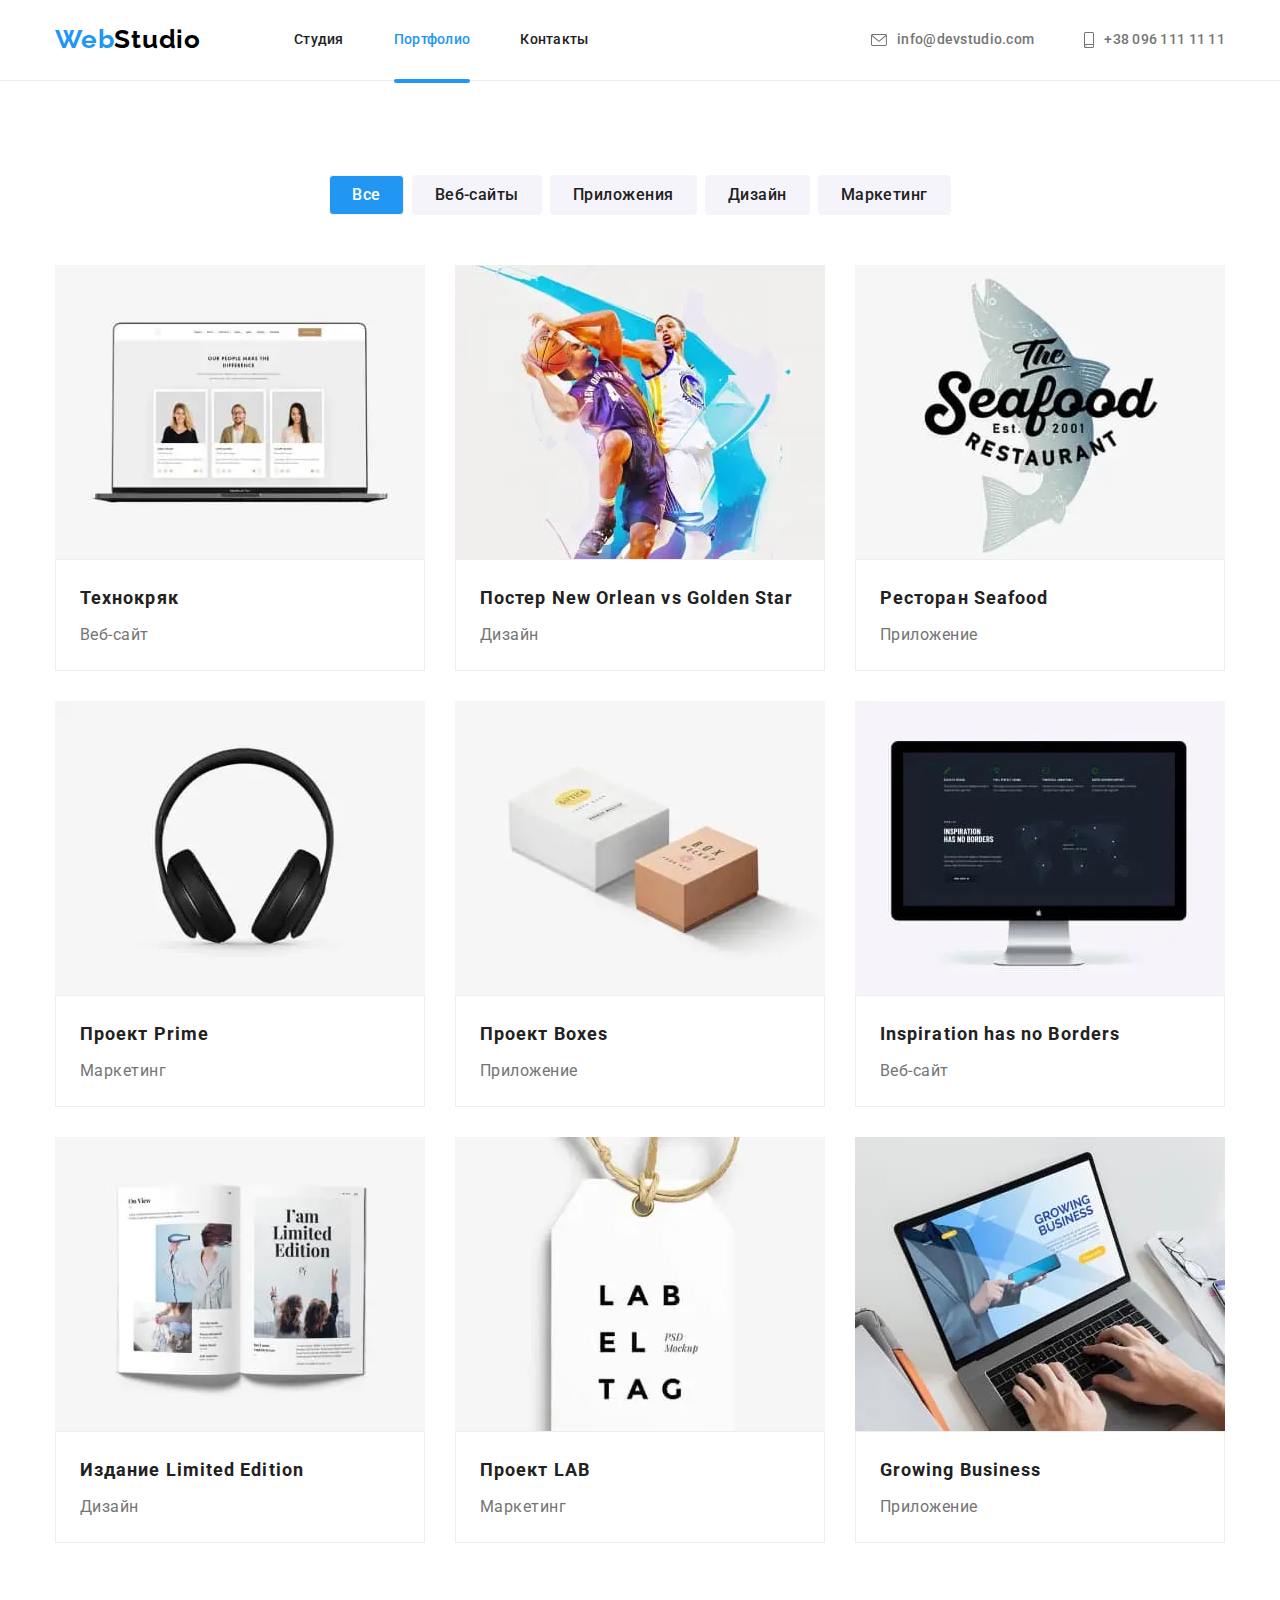
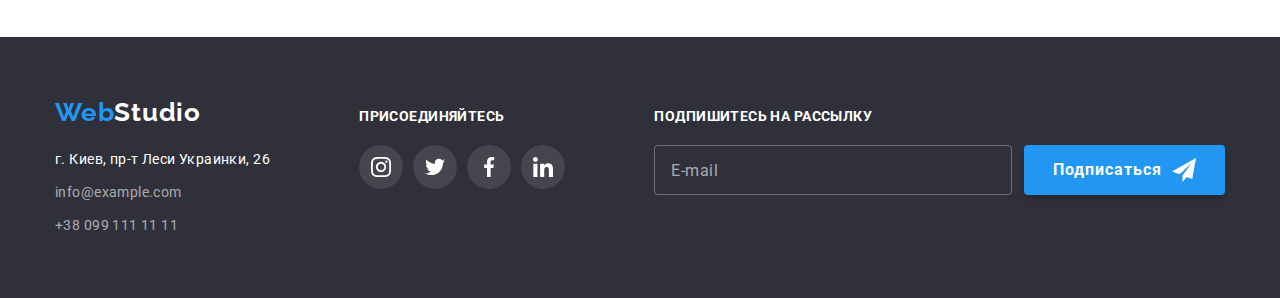
==== commit 74d34f38: "fixed cards Portfolio" ====
--- a/portfolio.html
+++ b/portfolio.html
@@ -162,7 +162,7 @@
                                     для цифрового шпионажа и атак на защищённые сервера конкурентов.</p>
                             </div>
                             
-                            <div class="portfolio__cards-wrapper crutch">
+                            <div class="portfolio__cards-wrapper">
                                 <h2 class="portfolio_title-link">Технокряк</h2>
                                 <p class="portfolio__description">Веб-сайт</p>
                             </div>
--- a/css/main.min.css
+++ b/css/main.min.css
@@ -1,2 +1,2 @@
-:root{--main-font: 'Roboto', sans-serif;--secondary-font: 'Raleway', sans-serif;--accent-color: #2196f3;--main-color: #757575;--second-color: #212121;--main-lite-color: #ffffff;--main-dark-color: #000000;--transparant-color: rgba(255, 255, 255, 0.6);--bckg-button-color: #188ce8;--bckg-btn-color: #f5f4fa;--background-section-footer: #2f303a;--border-color: #eeeeee;--border-header: #ececec;--icon-main-color: #afb1b8;--background-hero-color: #c4c4c4;--timing-function: cubic-bezier(0.4, 0, 0.2, 1)}.visually-hidden{position:absolute !important;clip:rect(1px 1px 1px 1px);clip:rect(1px, 1px, 1px, 1px);padding:0 !important;border:0 !important;height:1px !important;width:1px !important;overflow:hidden}body{font-family:var(--main-font),var(--secondary-font);color:var(--main-color)}h1,h2,h3,h4,p{margin:0}ul,ol{margin:0;padding:0}img{display:block;max-width:100%;height:auto}.link{text-decoration:none}.list{list-style:none}.container{width:100%;margin:0 auto;padding-left:15px;padding-right:15px}@media screen and (min-width: 480px){.container{max-width:480px}}@media screen and (min-width: 768px){.container{max-width:768px}}@media screen and (min-width: 1200px){.container{max-width:1200px}}.logo{font-family:var(--secondary-font);font-weight:700;font-size:24px;line-height:1.17;letter-spacing:.03em;color:var(--accent-color);display:inline-block}@media screen and (min-width: 1200px){.logo{font-weight:700;font-size:26px;line-height:1.19;letter-spacing:.03em}}.logo__header{padding-top:21px;padding-bottom:21px}@media screen and (min-width: 768px){.logo__header{margin-right:88px;padding:unset}}@media screen and (min-width: 1200px){.logo__header{margin-right:93px;padding-top:24px;padding-bottom:25px}}.logo__theme_durk{color:var(--main-dark-color)}.logo__footer{margin-bottom:20px}.logo__theme_light{color:var(--main-lite-color)}.social-list{display:flex;align-items:center;justify-content:center}.social-list__item{width:44px;height:44px}.social-list__item:not(:last-child){margin-right:10px}.social-list__link{display:flex;align-items:center;justify-content:center;width:100%;height:100%;border-radius:50%;color:var(--icon-main-color);background-color:var(--main-lite-color);transition:background-color 250ms var(--timing-function),color 250ms var(--timing-function)}.social-list__link:hover,.social-list__link:focus{color:var(--main-lite-color);background-color:var(--accent-color)}.social-list__icon{fill:currentColor}.navigation{display:flex;align-items:center;justify-content:space-between}.navigation_list{display:none}@media screen and (min-width: 768px){.navigation_list{display:flex}}.navigation__item:not(:last-child){margin-right:50px}.navigation__link{font-weight:500;font-size:14px;line-height:1.14;letter-spacing:.02em;color:var(--second-color);display:block;padding-top:32px;padding-bottom:32px;transition:color 250ms var(--timing-function)}.navigation__item{position:relative}.navigation__link:hover,.navigation__link:focus{color:var(--accent-color)}.navigation__current{color:var(--accent-color)}.navigation__current::after{content:'';position:absolute;bottom:-3px;left:0;width:100%;height:4px;background-color:var(--accent-color);border-radius:2px}.backdrop{position:fixed;top:0;left:0;width:100vw;height:100vh;background-color:rgba(0,0,0,0.2);transition:opacity 250ms var(--timing-function),visibility 250ms var(--timing-function)}.modal-btn{min-width:200px;font-family:inherit;font-weight:700;font-size:16px;line-height:1.88;letter-spacing:.06em;text-align:center;cursor:pointer;color:var(--main-lite-color);background-color:var(--accent-color);border-radius:4px;box-shadow:0px 4px 4px rgba(0,0,0,0.15);transition:background-color 250ms var(--timing-function),box-shadow 250ms var(--timing-function)}.modal-btn:hover,.modal-btn:focus,.modal-btn:active{background-color:var(bckg-button-color);box-shadow:0px 4px 4px rgba(0,0,0,0.15)}.portfolio-filter{display:flex;flex-wrap:wrap;margin-bottom:25px}@media screen and (min-width: 768px){.portfolio-filter{justify-content:center;margin-bottom:30px}}@media screen and (min-width: 1200px){.portfolio-filter{margin-bottom:50px}}.portfolio-filter__btn-item{margin-bottom:15px}@media screen and (min-width: 768px){.portfolio-filter__btn-item{margin-bottom:unset}}.portfolio-filter__btn-item:not(:last-child){margin-right:8px}.portfolio-filter__btn{font-family:inherit;font-weight:500;font-size:16px;line-height:1.63;letter-spacing:.03em;padding:6px 22px;cursor:pointer;color:var(--second-color);border:1px solid var(--bckg-btn-color);background:var(--bckg-btn-color);border-radius:4px;transition:background-color 250ms var(--timing-function),color 250ms var(--timing-function),box-shadow 250ms var(--timing-function),border 250ms var(--timing-function)}.portfolio-filter__btn:hover,.portfolio-filter__btn:focus{background-color:var(--accent-color);color:var(--main-lite-color);box-shadow:0px 3px 1px rgba(0,0,0,0.1),0px 1px 2px rgba(0,0,0,0.08),0px 2px 2px rgba(0,0,0,0.12);border:1px solid var(--accent-color);outline:none}.portfolio-filter__currently{background-color:var(--accent-color);color:var(--main-lite-color)}.contact-list__link{display:flex;flex-direction:column;align-items:center;font-weight:400;font-size:14px;line-height:1.71;letter-spacing:.03em;color:var(--transparant-color);transition:color 250ms var(--timing-function)}@media screen and (min-width: 1200px){.contact-list__link{align-items:flex-start}}.contact-list__link:hover,.contact-list__link:focus{color:var(--accent-color)}.contact-list__item:not(:last-child){margin-bottom:9px}.contact-list__link-address{color:var(--main-lite-color)}.header{border-bottom:1px solid var(--border-header)}.header .container{display:flex;align-items:center;justify-content:space-between}.header_contacts-list{display:none}@media screen and (min-width: 768px){.header_contacts-list{display:initial;padding-top:21px;padding-bottom:21px}}@media screen and (min-width: 1200px){.header_contacts-list{display:flex;align-items:center;justify-content:space-between}}@media screen and (min-width: 768px){.header__burger-btn{display:none}.header__contacts-item:not(:last-child){padding-bottom:10px}}@media screen and (min-width: 1200px){.header__contacts-item:not(:last-child){padding-bottom:unset}.header__contacts-item:not(:last-child){margin-right:50px}}.header__contacts-link{font-weight:500;font-size:14px;line-height:1.14;letter-spacing:.02em;color:var(--main-color);transition:color 250ms var(--timing-function)}@media screen and (min-width: 768px){.header__contacts-link{display:flex}}@media screen and (min-width: 1200px){.header__contacts-link{display:flex;align-items:center;justify-content:space-between}}.header__contacts-link:hover,.header__contacts-link:focus{color:var(--accent-color)}.header__contacts-icon{fill:currentColor;margin-right:10px}.header__burger-btn{background-color:transparent;border:none;padding:0}.header__burger-icon{transition:fill 250ms var(--timing-function)}.header__burger-btn:hover .header__burger-icon,.header__burger-btn:focus .header__burger-icon{fill:var(--accent-color)}.hero{max-width:1600px;padding-top:118px;padding-bottom:118px;margin:0 auto;text-align:center;background-color:var(--background-hero-color);background-image:linear-gradient(rgba(47,48,58,0.4), rgba(47,48,58,0.4)),url("../images/hero/mobile-bcg.jpg");background-repeat:no-repeat;background-size:cover}@media screen and (min-width: 1200px){.hero{padding-top:200px;padding-bottom:200px}}.hero__title{font-weight:900;font-size:26px;line-height:1.62;letter-spacing:.06em;text-align:center;text-transform:uppercase;color:var(--main-lite-color);max-width:360px;margin:0 auto 30px}@media screen and (min-width: 1200px){.hero__title{font-weight:900;font-size:44px;line-height:1.36;letter-spacing:.06em;max-width:696px}}.hero__modal-btn{border:1px solid var(--accent-color);padding:10px 32px}@media (min-device-pixel-ratio: 2), (min-resolution: 192dpi), (min-resolution: 2dppx){.hero{background-image:url("../images/hero/mobile-bcg@2x.jpg")}}@media (min-width: 480px){.hero{background-image:url("../images/hero/tablet-bcg.jpg")}}@media (min-width: 480px) and (min-device-pixel-ratio: 2), (min-width: 480px) and (min-resolution: 192dpi), (min-width: 480px) and (min-resolution: 2dppx){.hero{background-image:url("../images/hero/tablet-bcg@2x.jpg")}}@media (min-width: 768px){.hero{background-image:url("../images/hero/desktop-bcg.jpg")}}@media (min-width: 768px) and (min-device-pixel-ratio: 2), (min-width: 768px) and (min-resolution: 192dpi), (min-width: 768px) and (min-resolution: 2dppx){.hero{background-image:url("../images/hero/desktop-bcg@2x.jpg")}}.about{padding-top:60px;padding-bottom:60px}@media screen and (min-width: 1200px){.about{padding-top:94px;padding-bottom:94px}}.about__dscrptn{font-weight:400;font-size:14px;line-height:1.71;letter-spacing:.03em}.about__title{text-transform:uppercase;font-weight:700;font-size:14px;line-height:1.14;letter-spacing:.03em;color:var(--second-color);margin-bottom:10px;text-align:center}@media screen and (min-width: 768px){.about__title{text-align:left}}@media screen and (min-width: 768px){.about__list{display:flex;flex-wrap:wrap;margin-right:-30px;margin-bottom:-30px}}.about__item{width:100%}.about__item:not(:last-child){margin-bottom:30px}@media screen and (min-width: 768px){.about__item{flex-basis:calc(100% / 2 - 30px);margin-right:30px;margin-bottom:30px}}@media screen and (min-width: 1200px){.about__item{flex-basis:calc(100% / 4 - 30px);width:270px}}.about__container-icon{display:flex;align-items:center;justify-content:center;width:100%;height:120px;background:var(--bckg-btn-color);border-radius:4px;margin-bottom:30px}.occupation{display:none;padding-top:0;padding-bottom:94px}@media screen and (min-width: 1200px){.occupation{display:block}}.occupation__title{font-weight:700;font-size:36px;line-height:1.17;letter-spacing:.03em;text-align:center;color:var(--second-color);margin-bottom:50px}.occupation__list{display:flex;flex-wrap:wrap;margin-right:-30px;margin-bottom:-30px}.occupation__item{position:relative;flex-basis:calc(100% / 3 - 30px);margin-right:30px;margin-bottom:30px}.occupation__caption{position:absolute;bottom:0;right:0;display:flex;align-items:center;justify-content:center;height:70px;width:100%;font-weight:700;font-size:14px;line-height:1.14;letter-spacing:.03em;text-align:center;text-transform:uppercase;color:var(--main-lite-color);background:rgba(47,48,58,0.8)}.developments{background-color:var(--bckg-btn-color);padding-top:60px;padding-bottom:60px}@media screen and (min-width: 1200px){.developments{padding-top:94px;padding-bottom:94px}}.developments__title{font-weight:700;font-size:28px;line-height:1.18;letter-spacing:.03em;text-align:center;color:var(--second-color);margin-bottom:30px}@media screen and (min-width: 1200px){.developments__title{font-weight:700;font-size:36px;line-height:1.17;letter-spacing:.03em;margin-bottom:50px}}.developments__title-team{font-weight:500;font-size:16px;line-height:1.19;letter-spacing:.03em;color:var(--second-color);margin-bottom:10px}.developments__dscrptn{font-weight:400;font-size:16px;line-height:1.19;letter-spacing:.03em;margin-bottom:16px}@media screen and (min-width: 768px){.developments__list{display:flex;flex-wrap:wrap;margin-right:-30px;margin-bottom:-30px;text-align:center}}.developments__item{width:100%}.developments__item:not(:last-child){margin-bottom:30px}@media screen and (min-width: 768px){.developments__item{flex-basis:calc(100% / 2 - 30px);margin-right:30px;margin-bottom:30px}}@media screen and (min-width: 1200px){.developments__item{flex-basis:calc(100% / 4 - 30px);width:270px}}.developments__wrapper{padding:30px 32px;text-align:center;background:var(--main-lite-color);box-shadow:0px 1px 3px rgba(0,0,0,0.12),0px 1px 1px rgba(0,0,0,0.14),0px 2px 1px rgba(0,0,0,0.2);border-radius:0px 0px 4px 4px}.customers{padding-top:60px;padding-bottom:60px}@media screen and (min-width: 1200px){.customers{padding-top:94px;padding-bottom:94px}}.customers__title{font-weight:700;font-size:28px;line-height:1.18;letter-spacing:.03em;text-align:center;color:var(--second-color);margin-bottom:30px}@media screen and (min-width: 1200px){.customers__title{font-weight:700;font-size:36px;line-height:1.17;letter-spacing:.03em;margin-bottom:50px}}@media screen and (min-width: 480px){.customers__list{display:flex;flex-wrap:wrap;margin-right:-30px;margin-bottom:-30px;text-align:center}}@media screen and (min-width: 1200px){.customers__list{display:flex;align-items:center;justify-content:space-between}}.customers__item{height:92px}.customers__item:not(:last-child){margin-bottom:30px}@media screen and (min-width: 480px){.customers__item{width:210px;flex-basis:calc(100% / 2 - 30px);margin-right:30px;margin-bottom:30px}}@media screen and (min-width: 768px){.customers__item{width:226px;flex-basis:calc(100% / 3 - 30px)}}@media screen and (min-width: 1200px){.customers__item{width:170px;flex-basis:auto}}.customers__link{display:flex;align-items:center;justify-content:center;color:var(--icon-main-color);width:100%;height:100%;border:1px solid var(--icon-main-color);border-radius:4px;transition:color 250ms var(--timing-function),border-color 250ms var(--timing-function)}.customers__link:hover,.customers__link:focus{color:var(--accent-color);border-color:var(--accent-color)}.customers__icon{display:flex;align-items:center;justify-content:center;fill:currentColor}.portfolio{padding-top:60px;padding-bottom:60px}@media screen and (min-width: 1200px){.portfolio{padding-top:94px;padding-bottom:94px}}.portfolio_title-link{font-weight:700;font-size:18px;line-height:2;letter-spacing:.06em;color:var(--second-color);margin-bottom:4px}.portfolio__description{font-weight:400;font-size:16px;line-height:1.88;letter-spacing:.03em;color:var(--main-color)}@media screen and (min-width: 768px){.portfolio__cards-list{display:flex;flex-wrap:wrap;margin-right:-30px;margin-bottom:-30px}}.portfolio__cards-item{width:100%}.portfolio__cards-item:not(:last-child){margin-bottom:30px}@media screen and (min-width: 768px){.portfolio__cards-item{flex-basis:calc(100% / 2 - 30px);margin-right:30px;margin-bottom:30px}}@media screen and (min-width: 1200px){.portfolio__cards-item{flex-basis:calc(100% / 3 - 30px)}}.portfolio__cards-wrapper{padding:20px 24px;border:1px solid var(--border-color);box-sizing:border-box}.portfolio__link{display:block;transition:box-shadow 250ms var(--timing-function)}.portfolio__link:hover,.portfolio__link:focus{box-shadow:0px 1px 1px rgba(0,0,0,0.12),0px 4px 4px rgba(0,0,0,0.06),1px 4px 6px rgba(0,0,0,0.16)}.portfolio__overlay-wrapper{position:relative;overflow:hidden}.portfolio__overlay{position:absolute;top:0;left:0;padding:63px 24px;height:100%;font-weight:400;font-size:18px;line-height:1.56;letter-spacing:.03em;color:var(--main-lite-color);background-color:transparent;transform:translateY(100%);transition:transform 250ms var(--timing-function),background-color 250ms var(--timing-function)}.portfolio__link:hover .portfolio__overlay,.portfolio__link:focus .portfolio__overlay{transform:translateY(0%);background-color:rgba(33,150,243,0.9)}.crutch{padding-top:20px;padding-bottom:56px}.footer{background:var(--background-section-footer);padding-top:60px;padding-bottom:60px}.footer__address{font-style:normal}.footer__container-main{display:flex;flex-direction:column;align-items:center}@media screen and (min-width: 768px){.footer__container-main{flex-direction:row;flex-wrap:wrap;justify-content:space-around;align-items:baseline}}@media screen and (min-width: 1200px){.footer__container-main{flex-wrap:nowrap;justify-content:space-between}}.footer__container-address{margin-bottom:60px;display:flex;flex-direction:column;align-items:center}@media screen and (min-width: 1200px){.footer__container-address{align-items:flex-start;margin-bottom:unset}}.footer__join{font-weight:700;font-size:14px;line-height:1.14;letter-spacing:.03em;text-transform:uppercase;color:var(--main-lite-color);margin-bottom:20px}.footer__container-icons{box-sizing:border-box;display:flex;flex-direction:column;align-items:center;min-width:206px;margin-bottom:60px}@media screen and (min-width: 1200px){.footer__container-icons{align-items:flex-start;margin-bottom:unset}}.footer__container-form{width:100%}@media screen and (min-width: 1200px){.footer__container-form{width:unset}}.footer-list-icons{display:flex;align-items:center;justify-content:space-between}.footer-list-icons__link{color:var(--main-lite-color);background-color:rgba(255,255,255,0.1);transition:background-color 250ms var(--timing-function)}.footer-list-icons__link:hover,.footer-list-icons__link:focus{background-color:var(--accent-color)}.footer-form__subscriber{font-weight:700;font-size:14px;line-height:1.14;letter-spacing:.03em;text-transform:uppercase;color:var(--main-lite-color);margin-bottom:20px;text-align:center}@media screen and (min-width: 1200px){.footer-form__subscriber{text-align-last:left}}.footer-form__container{display:flex;flex-direction:column;align-items:center}@media screen and (min-width: 1200px){.footer-form__container{flex-direction:row}}.footer-form__input{width:100%;height:50px;border:1px solid rgba(255,255,255,0.3);border-radius:4px;padding:15px 16px;background-color:transparent;transition:box-shadow 250ms var(--timing-function);color:var(--main-lite-color);margin-bottom:20px}.footer-form__input::placeholder{font-weight:400;font-size:16px;line-height:1.25;letter-spacing:.03em;color:rgba(255,255,255,0.6)}.footer-form__input:focus{color:var(--main-lite-color);box-shadow:drop-shadow(0px 4px 4px rgba(0,0,0,0.15))}@media screen and (min-width: 768px){.footer-form__input{width:450px}}@media screen and (min-width: 1200px){.footer-form__input{width:358px;margin-bottom:unset;margin-right:12px}}.footer-form__icon{margin-left:10px}.footer-form__btn{display:flex;align-items:center;justify-content:center;border:none;padding:10px 29px}.is-hidden{opacity:0;visibility:hidden;pointer-events:none}.modal{position:absolute;top:50%;left:50%;transform:translate(-50%, -50%);width:100%;max-width:300px;background-color:var(--main-lite-color);box-shadow:0px 1px 3px rgba(0,0,0,0.12),0px 1px 1px rgba(0,0,0,0.14),0px 2px 1px rgba(0,0,0,0.2);border-radius:4px}@media screen and (min-width: 480px){.modal{width:100%;max-width:450px}}@media screen and (min-width: 1200px){.modal{width:100%;max-width:528px}}.modal__close-btn{position:absolute;top:8px;right:8px;width:30px;height:30px;background:var(--main-lite-color);border:1px solid rgba(0,0,0,0.1);border-radius:50%;cursor:pointer}.modal__btn-icon{transition:fill 250ms var(--timing-function)}.modal__close-btn:hover .modal__btn-icon,.modal__close-btn:focus .modal__btn-icon{fill:var(--accent-color)}.modal__form{display:flex;flex-direction:column;padding:40px 20px}@media screen and (min-width: 480px){.modal__form{padding:40px}}.modal__description-callu{font-weight:700;font-size:18px;line-height:1.28;letter-spacing:.03em;color:var(--second-color);text-align:center;margin-bottom:12px}@media screen and (min-width: 480px){.modal__description-callu{font-weight:700;font-size:20px;line-height:1.5;letter-spacing:.03em}}@media screen and (min-width: 1200px){.modal__description-callu{font-weight:700;font-size:20px;line-height:1.15;letter-spacing:.03em}}.modal__field{font-weight:400;font-size:12px;line-height:1.17;letter-spacing:.01em;cursor:pointer;margin-bottom:10px}.modal__field-last{margin-bottom:20px}.modal__input-wrapper{position:relative;display:block;margin-top:4px}.modal__input{width:100%;height:40px;border:1px solid rgba(33,33,33,0.2);border-radius:4px;padding-left:42px;transition:border-color 250ms var(--timing-function)}.modal__input:focus{outline:none;border-color:var(--accent-color)}.modal__icon{position:absolute;top:50%;left:12px;transform:translateY(-50%);display:block;fill:var(--second-color);transition:background-color 250ms var(--timing-function)}.modal__input:focus+.modal__icon{color:var(--accent-color);fill:var(--accent-color)}.modal__message{width:100%;height:120px;border:1px solid rgba(33,33,33,0.2);border-radius:4px;padding:12px 16px;resize:none;margin-top:4px;transition:border-color 250ms var(--timing-function)}.modal__message::placeholder{font-weight:400;font-size:12px;line-height:1.17;letter-spacing:.01em;color:rgba(117,117,117,0.5)}.modal__message:focus{outline:none;border-color:var(--accent-color)}.modal__check-desc{display:flex;align-items:center;justify-content:space-between;font-weight:400;font-size:8px;line-height:1.13;letter-spacing:.03em;margin:0 auto;margin-bottom:30px}@media screen and (min-width: 480px){.modal__check-desc{font-weight:400;font-size:12px;line-height:1.17;letter-spacing:.03em}}@media screen and (min-width: 1200px){.modal__check-desc{font-weight:400;font-size:14px;line-height:1.71;letter-spacing:.03em}}.modal__check-desc::before{display:block;content:'';background-image:url(../images/frame.svg);width:16px;height:15px;cursor:pointer;margin-right:7px;background-position:center}.modal__term:checked+.modal__check-desc::before{background-color:var(--accent-color);background-image:url("../images/check.svg")}.modal__term:focus-visible+.modal__check-desc::before{box-shadow:0 0 0 2px var(--accent-color)}.modal__link{color:var(--accent-color)}.modal__btn{align-self:center;padding:10px 55px;box-shadow:0px 4px 4px rgba(0,0,0,0.15);border:1px solid var(--bckg-btn-color);transition:background-color 250ms var(--timing-function)}.modal__btn:hover,.modal__btn:focus{background-color:var(--accent-color)}.mobile-menu{opacity:0;visibility:hidden;pointer-events:none;position:fixed;top:0;left:50%;width:100vw;max-width:480px;height:100vh;background-color:var(--main-lite-color);padding:48px 40px;transform:translateY(-100%) translateX(-50%);transition:transform 250ms linear}@media screen and (min-width: 768px){.mobile-menu{display:none}}.mobile-menu__close-btn{background-color:transparent;border:none;padding:0;position:absolute;top:10px;right:15px;cursor:pointer}.mobile-menu__close-icon{transition:fill 250ms var(--timing-function)}.mobile-menu__close-btn:hover .mobile-menu__close-icon,.mobile-menu__close-btn:focus .mobile-menu__close-icon{fill:var(--accent-color)}.mobile-menu__nav-item:not(:last-child){margin-bottom:32px}.mobile-menu__nav-link{font-weight:500;font-size:40px;line-height:1.18;letter-spacing:.02em;color:var(--second-color);transition:color 250ms var(--timing-function)}.mobile-menu__nav-link:hover,.mobile-menu__nav-link:focus,.mobile-menu__nav-link:active{color:var(--accent-color)}.mobile-menu__contacts{position:fixed;bottom:48px}.mobile-menu__contacts-list{margin-bottom:62px}.mobile-menu__contacts-item:not(:last-child){margin-bottom:32px}.mobile-menu__phone-link{font-weight:500;font-size:34px;line-height:1.18;letter-spacing:.02em;color:var(--accent-color)}.mobile-menu__mail-link{font-weight:500;font-size:24px;line-height:1.17;letter-spacing:.02em;color:var(--main-color)}.mobile-menu__social-list{display:flex;align-items:center;justify-content:space-between}.mobile-menu__social-item{border-right:1px solid rgba(33,33,33,0.2);padding-right:10px;margin-right:10px}.mobile-menu__social-item:last-child{border-right:none}.mobile-menu__social-link{font-weight:500;font-size:18px;line-height:1.22;letter-spacing:.02em;color:var(--accent-color)}.is-open{overflow:hidden;opacity:1;z-index:10;visibility:visible;pointer-events:auto;transform:translateY(0) translateX(-50%)}
+:root{--main-font: 'Roboto', sans-serif;--secondary-font: 'Raleway', sans-serif;--accent-color: #2196f3;--main-color: #757575;--second-color: #212121;--main-lite-color: #ffffff;--main-dark-color: #000000;--transparant-color: rgba(255, 255, 255, 0.6);--bckg-button-color: #188ce8;--bckg-btn-color: #f5f4fa;--background-section-footer: #2f303a;--border-color: #eeeeee;--border-header: #ececec;--icon-main-color: #afb1b8;--background-hero-color: #c4c4c4;--timing-function: cubic-bezier(0.4, 0, 0.2, 1)}.visually-hidden{position:absolute !important;clip:rect(1px 1px 1px 1px);clip:rect(1px, 1px, 1px, 1px);padding:0 !important;border:0 !important;height:1px !important;width:1px !important;overflow:hidden}body{font-family:var(--main-font),var(--secondary-font);color:var(--main-color)}h1,h2,h3,h4,p{margin:0}ul,ol{margin:0;padding:0}img{display:block;max-width:100%;height:auto}.link{text-decoration:none}.list{list-style:none}.container{width:100%;margin:0 auto;padding-left:15px;padding-right:15px}@media screen and (min-width: 480px){.container{max-width:480px}}@media screen and (min-width: 768px){.container{max-width:768px}}@media screen and (min-width: 1200px){.container{max-width:1200px}}.logo{font-family:var(--secondary-font);font-weight:700;font-size:24px;line-height:1.17;letter-spacing:.03em;color:var(--accent-color);display:inline-block}@media screen and (min-width: 1200px){.logo{font-weight:700;font-size:26px;line-height:1.19;letter-spacing:.03em}}.logo__header{padding-top:21px;padding-bottom:21px}@media screen and (min-width: 768px){.logo__header{margin-right:88px;padding:unset}}@media screen and (min-width: 1200px){.logo__header{margin-right:93px;padding-top:24px;padding-bottom:25px}}.logo__theme_durk{color:var(--main-dark-color)}.logo__footer{margin-bottom:20px}.logo__theme_light{color:var(--main-lite-color)}.social-list{display:flex;align-items:center;justify-content:center}.social-list__item{width:44px;height:44px}.social-list__item:not(:last-child){margin-right:10px}.social-list__link{display:flex;align-items:center;justify-content:center;width:100%;height:100%;border-radius:50%;color:var(--icon-main-color);background-color:var(--main-lite-color);transition:background-color 250ms var(--timing-function),color 250ms var(--timing-function)}.social-list__link:hover,.social-list__link:focus{color:var(--main-lite-color);background-color:var(--accent-color)}.social-list__icon{fill:currentColor}.navigation{display:flex;align-items:center;justify-content:space-between}.navigation_list{display:none}@media screen and (min-width: 768px){.navigation_list{display:flex}}.navigation__item:not(:last-child){margin-right:50px}.navigation__link{font-weight:500;font-size:14px;line-height:1.14;letter-spacing:.02em;color:var(--second-color);display:block;padding-top:32px;padding-bottom:32px;transition:color 250ms var(--timing-function)}.navigation__item{position:relative}.navigation__link:hover,.navigation__link:focus{color:var(--accent-color)}.navigation__current{color:var(--accent-color)}.navigation__current::after{content:'';position:absolute;bottom:-3px;left:0;width:100%;height:4px;background-color:var(--accent-color);border-radius:2px}.backdrop{position:fixed;top:0;left:0;width:100vw;height:100vh;background-color:rgba(0,0,0,0.2);transition:opacity 250ms var(--timing-function),visibility 250ms var(--timing-function)}.modal-btn{min-width:200px;font-family:inherit;font-weight:700;font-size:16px;line-height:1.88;letter-spacing:.06em;text-align:center;cursor:pointer;color:var(--main-lite-color);background-color:var(--accent-color);border-radius:4px;box-shadow:0px 4px 4px rgba(0,0,0,0.15);transition:background-color 250ms var(--timing-function),box-shadow 250ms var(--timing-function)}.modal-btn:hover,.modal-btn:focus,.modal-btn:active{background-color:var(bckg-button-color);box-shadow:0px 4px 4px rgba(0,0,0,0.15)}.portfolio-filter{display:flex;flex-wrap:wrap;margin-bottom:25px}@media screen and (min-width: 768px){.portfolio-filter{justify-content:center;margin-bottom:30px}}@media screen and (min-width: 1200px){.portfolio-filter{margin-bottom:50px}}.portfolio-filter__btn-item{margin-bottom:15px}@media screen and (min-width: 768px){.portfolio-filter__btn-item{margin-bottom:unset}}.portfolio-filter__btn-item:not(:last-child){margin-right:8px}.portfolio-filter__btn{font-family:inherit;font-weight:500;font-size:16px;line-height:1.63;letter-spacing:.03em;padding:6px 22px;cursor:pointer;color:var(--second-color);border:1px solid var(--bckg-btn-color);background:var(--bckg-btn-color);border-radius:4px;transition:background-color 250ms var(--timing-function),color 250ms var(--timing-function),box-shadow 250ms var(--timing-function),border 250ms var(--timing-function)}.portfolio-filter__btn:hover,.portfolio-filter__btn:focus{background-color:var(--accent-color);color:var(--main-lite-color);box-shadow:0px 3px 1px rgba(0,0,0,0.1),0px 1px 2px rgba(0,0,0,0.08),0px 2px 2px rgba(0,0,0,0.12);border:1px solid var(--accent-color);outline:none}.portfolio-filter__currently{background-color:var(--accent-color);color:var(--main-lite-color)}.contact-list__link{display:flex;flex-direction:column;align-items:center;font-weight:400;font-size:14px;line-height:1.71;letter-spacing:.03em;color:var(--transparant-color);transition:color 250ms var(--timing-function)}@media screen and (min-width: 1200px){.contact-list__link{align-items:flex-start}}.contact-list__link:hover,.contact-list__link:focus{color:var(--accent-color)}.contact-list__item:not(:last-child){margin-bottom:9px}.contact-list__link-address{color:var(--main-lite-color)}.header{border-bottom:1px solid var(--border-header)}.header .container{display:flex;align-items:center;justify-content:space-between}.header_contacts-list{display:none}@media screen and (min-width: 768px){.header_contacts-list{display:initial;padding-top:21px;padding-bottom:21px}}@media screen and (min-width: 1200px){.header_contacts-list{display:flex;align-items:center;justify-content:space-between}}@media screen and (min-width: 768px){.header__burger-btn{display:none}.header__contacts-item:not(:last-child){padding-bottom:10px}}@media screen and (min-width: 1200px){.header__contacts-item:not(:last-child){padding-bottom:unset}.header__contacts-item:not(:last-child){margin-right:50px}}.header__contacts-link{font-weight:500;font-size:14px;line-height:1.14;letter-spacing:.02em;color:var(--main-color);transition:color 250ms var(--timing-function)}@media screen and (min-width: 768px){.header__contacts-link{display:flex}}@media screen and (min-width: 1200px){.header__contacts-link{display:flex;align-items:center;justify-content:space-between}}.header__contacts-link:hover,.header__contacts-link:focus{color:var(--accent-color)}.header__contacts-icon{fill:currentColor;margin-right:10px}.header__burger-btn{background-color:transparent;border:none;padding:0}.header__burger-icon{transition:fill 250ms var(--timing-function)}.header__burger-btn:hover .header__burger-icon,.header__burger-btn:focus .header__burger-icon{fill:var(--accent-color)}.hero{max-width:1600px;padding-top:118px;padding-bottom:118px;margin:0 auto;text-align:center;background-color:var(--background-hero-color);background-image:linear-gradient(rgba(47,48,58,0.4), rgba(47,48,58,0.4)),url("../images/hero/mobile-bcg.jpg");background-repeat:no-repeat;background-size:cover}@media screen and (min-width: 1200px){.hero{padding-top:200px;padding-bottom:200px}}.hero__title{font-weight:900;font-size:26px;line-height:1.62;letter-spacing:.06em;text-align:center;text-transform:uppercase;color:var(--main-lite-color);max-width:360px;margin:0 auto 30px}@media screen and (min-width: 1200px){.hero__title{font-weight:900;font-size:44px;line-height:1.36;letter-spacing:.06em;max-width:696px}}.hero__modal-btn{border:1px solid var(--accent-color);padding:10px 32px}@media (min-device-pixel-ratio: 2), (min-resolution: 192dpi), (min-resolution: 2dppx){.hero{background-image:url("../images/hero/mobile-bcg@2x.jpg")}}@media (min-width: 480px){.hero{background-image:url("../images/hero/tablet-bcg.jpg")}}@media (min-width: 480px) and (min-device-pixel-ratio: 2), (min-width: 480px) and (min-resolution: 192dpi), (min-width: 480px) and (min-resolution: 2dppx){.hero{background-image:url("../images/hero/tablet-bcg@2x.jpg")}}@media (min-width: 768px){.hero{background-image:url("../images/hero/desktop-bcg.jpg")}}@media (min-width: 768px) and (min-device-pixel-ratio: 2), (min-width: 768px) and (min-resolution: 192dpi), (min-width: 768px) and (min-resolution: 2dppx){.hero{background-image:url("../images/hero/desktop-bcg@2x.jpg")}}.about{padding-top:60px;padding-bottom:60px}@media screen and (min-width: 1200px){.about{padding-top:94px;padding-bottom:94px}}.about__dscrptn{font-weight:400;font-size:14px;line-height:1.71;letter-spacing:.03em}.about__title{text-transform:uppercase;font-weight:700;font-size:14px;line-height:1.14;letter-spacing:.03em;color:var(--second-color);margin-bottom:10px;text-align:center}@media screen and (min-width: 768px){.about__title{text-align:left}}@media screen and (min-width: 768px){.about__list{display:flex;flex-wrap:wrap;margin-right:-30px;margin-bottom:-30px}}.about__item{width:100%}.about__item:not(:last-child){margin-bottom:30px}@media screen and (min-width: 768px){.about__item{flex-basis:calc(100% / 2 - 30px);margin-right:30px;margin-bottom:30px}}@media screen and (min-width: 1200px){.about__item{flex-basis:calc(100% / 4 - 30px);width:270px}}.about__container-icon{display:flex;align-items:center;justify-content:center;width:100%;height:120px;background:var(--bckg-btn-color);border-radius:4px;margin-bottom:30px}.occupation{display:none;padding-top:0;padding-bottom:94px}@media screen and (min-width: 1200px){.occupation{display:block}}.occupation__title{font-weight:700;font-size:36px;line-height:1.17;letter-spacing:.03em;text-align:center;color:var(--second-color);margin-bottom:50px}.occupation__list{display:flex;flex-wrap:wrap;margin-right:-30px;margin-bottom:-30px}.occupation__item{position:relative;flex-basis:calc(100% / 3 - 30px);margin-right:30px;margin-bottom:30px}.occupation__caption{position:absolute;bottom:0;right:0;display:flex;align-items:center;justify-content:center;height:70px;width:100%;font-weight:700;font-size:14px;line-height:1.14;letter-spacing:.03em;text-align:center;text-transform:uppercase;color:var(--main-lite-color);background:rgba(47,48,58,0.8)}.developments{background-color:var(--bckg-btn-color);padding-top:60px;padding-bottom:60px}@media screen and (min-width: 1200px){.developments{padding-top:94px;padding-bottom:94px}}.developments__title{font-weight:700;font-size:28px;line-height:1.18;letter-spacing:.03em;text-align:center;color:var(--second-color);margin-bottom:30px}@media screen and (min-width: 1200px){.developments__title{font-weight:700;font-size:36px;line-height:1.17;letter-spacing:.03em;margin-bottom:50px}}.developments__title-team{font-weight:500;font-size:16px;line-height:1.19;letter-spacing:.03em;color:var(--second-color);margin-bottom:10px}.developments__dscrptn{font-weight:400;font-size:16px;line-height:1.19;letter-spacing:.03em;margin-bottom:16px}@media screen and (min-width: 768px){.developments__list{display:flex;flex-wrap:wrap;margin-right:-30px;margin-bottom:-30px;text-align:center}}.developments__item{width:100%}.developments__item:not(:last-child){margin-bottom:30px}@media screen and (min-width: 768px){.developments__item{flex-basis:calc(100% / 2 - 30px);margin-right:30px;margin-bottom:30px}}@media screen and (min-width: 1200px){.developments__item{flex-basis:calc(100% / 4 - 30px);width:270px}}.developments__wrapper{padding:30px 32px;text-align:center;background:var(--main-lite-color);box-shadow:0px 1px 3px rgba(0,0,0,0.12),0px 1px 1px rgba(0,0,0,0.14),0px 2px 1px rgba(0,0,0,0.2);border-radius:0px 0px 4px 4px}.customers{padding-top:60px;padding-bottom:60px}@media screen and (min-width: 1200px){.customers{padding-top:94px;padding-bottom:94px}}.customers__title{font-weight:700;font-size:28px;line-height:1.18;letter-spacing:.03em;text-align:center;color:var(--second-color);margin-bottom:30px}@media screen and (min-width: 1200px){.customers__title{font-weight:700;font-size:36px;line-height:1.17;letter-spacing:.03em;margin-bottom:50px}}@media screen and (min-width: 480px){.customers__list{display:flex;flex-wrap:wrap;margin-right:-30px;margin-bottom:-30px;text-align:center}}@media screen and (min-width: 1200px){.customers__list{display:flex;align-items:center;justify-content:space-between}}.customers__item{height:92px}.customers__item:not(:last-child){margin-bottom:30px}@media screen and (min-width: 480px){.customers__item{width:210px;flex-basis:calc(100% / 2 - 30px);margin-right:30px;margin-bottom:30px}}@media screen and (min-width: 768px){.customers__item{width:226px;flex-basis:calc(100% / 3 - 30px)}}@media screen and (min-width: 1200px){.customers__item{width:170px;flex-basis:auto}}.customers__link{display:flex;align-items:center;justify-content:center;color:var(--icon-main-color);width:100%;height:100%;border:1px solid var(--icon-main-color);border-radius:4px;transition:color 250ms var(--timing-function),border-color 250ms var(--timing-function)}.customers__link:hover,.customers__link:focus{color:var(--accent-color);border-color:var(--accent-color)}.customers__icon{display:flex;align-items:center;justify-content:center;fill:currentColor}.portfolio{padding-top:60px;padding-bottom:60px}@media screen and (min-width: 1200px){.portfolio{padding-top:94px;padding-bottom:94px}}.portfolio_title-link{font-weight:700;font-size:18px;line-height:2;letter-spacing:.06em;color:var(--second-color);margin-bottom:4px}.portfolio__description{font-weight:400;font-size:16px;line-height:1.88;letter-spacing:.03em;color:var(--main-color)}@media screen and (min-width: 768px){.portfolio__cards-list{display:flex;flex-wrap:wrap;flex-grow:1;margin-right:-30px;margin-bottom:-30px}}.portfolio__cards-item{display:flex;width:100%}.portfolio__cards-item:not(:last-child){margin-bottom:30px}@media screen and (min-width: 768px){.portfolio__cards-item{flex-basis:calc(100% / 2 - 30px);margin-right:30px;margin-bottom:30px}}@media screen and (min-width: 1200px){.portfolio__cards-item{flex-basis:calc(100% / 3 - 30px)}}.portfolio__cards-wrapper{flex-grow:1;padding:20px 24px;border:1px solid var(--border-color);box-sizing:border-box}.portfolio__link{display:flex;flex-direction:column;transition:box-shadow 250ms var(--timing-function)}.portfolio__link:hover,.portfolio__link:focus{box-shadow:0px 1px 1px rgba(0,0,0,0.12),0px 4px 4px rgba(0,0,0,0.06),1px 4px 6px rgba(0,0,0,0.16)}.portfolio__overlay-wrapper{position:relative;overflow:hidden}.portfolio__overlay{position:absolute;top:0;left:0;padding:63px 24px;height:100%;font-weight:400;font-size:18px;line-height:1.56;letter-spacing:.03em;color:var(--main-lite-color);background-color:transparent;transform:translateY(100%);transition:transform 250ms var(--timing-function),background-color 250ms var(--timing-function)}.portfolio__link:hover .portfolio__overlay,.portfolio__link:focus .portfolio__overlay{transform:translateY(0%);background-color:rgba(33,150,243,0.9)}.footer{background:var(--background-section-footer);padding-top:60px;padding-bottom:60px}.footer__address{font-style:normal}.footer__container-main{display:flex;flex-direction:column;align-items:center}@media screen and (min-width: 768px){.footer__container-main{flex-direction:row;flex-wrap:wrap;justify-content:space-around;align-items:baseline}}@media screen and (min-width: 1200px){.footer__container-main{flex-wrap:nowrap;justify-content:space-between}}.footer__container-address{margin-bottom:60px;display:flex;flex-direction:column;align-items:center}@media screen and (min-width: 1200px){.footer__container-address{align-items:flex-start;margin-bottom:unset}}.footer__join{font-weight:700;font-size:14px;line-height:1.14;letter-spacing:.03em;text-transform:uppercase;color:var(--main-lite-color);margin-bottom:20px}.footer__container-icons{box-sizing:border-box;display:flex;flex-direction:column;align-items:center;min-width:206px;margin-bottom:60px}@media screen and (min-width: 1200px){.footer__container-icons{align-items:flex-start;margin-bottom:unset}}.footer__container-form{width:100%}@media screen and (min-width: 1200px){.footer__container-form{width:unset}}.footer-list-icons{display:flex;align-items:center;justify-content:space-between}.footer-list-icons__link{color:var(--main-lite-color);background-color:rgba(255,255,255,0.1);transition:background-color 250ms var(--timing-function)}.footer-list-icons__link:hover,.footer-list-icons__link:focus{background-color:var(--accent-color)}.footer-form__subscriber{font-weight:700;font-size:14px;line-height:1.14;letter-spacing:.03em;text-transform:uppercase;color:var(--main-lite-color);margin-bottom:20px;text-align:center}@media screen and (min-width: 1200px){.footer-form__subscriber{text-align-last:left}}.footer-form__container{display:flex;flex-direction:column;align-items:center}@media screen and (min-width: 1200px){.footer-form__container{flex-direction:row}}.footer-form__input{width:100%;height:50px;border:1px solid rgba(255,255,255,0.3);border-radius:4px;padding:15px 16px;background-color:transparent;transition:box-shadow 250ms var(--timing-function);color:var(--main-lite-color);margin-bottom:20px}.footer-form__input::placeholder{font-weight:400;font-size:16px;line-height:1.25;letter-spacing:.03em;color:rgba(255,255,255,0.6)}.footer-form__input:focus{color:var(--main-lite-color);box-shadow:drop-shadow(0px 4px 4px rgba(0,0,0,0.15))}@media screen and (min-width: 768px){.footer-form__input{width:450px}}@media screen and (min-width: 1200px){.footer-form__input{width:358px;margin-bottom:unset;margin-right:12px}}.footer-form__icon{margin-left:10px}.footer-form__btn{display:flex;align-items:center;justify-content:center;border:none;padding:10px 29px}.is-hidden{opacity:0;visibility:hidden;pointer-events:none}.modal{position:absolute;top:50%;left:50%;transform:translate(-50%, -50%);width:100%;max-width:300px;background-color:var(--main-lite-color);box-shadow:0px 1px 3px rgba(0,0,0,0.12),0px 1px 1px rgba(0,0,0,0.14),0px 2px 1px rgba(0,0,0,0.2);border-radius:4px}@media screen and (min-width: 480px){.modal{width:100%;max-width:450px}}@media screen and (min-width: 1200px){.modal{width:100%;max-width:528px}}.modal__close-btn{position:absolute;top:8px;right:8px;width:30px;height:30px;background:var(--main-lite-color);border:1px solid rgba(0,0,0,0.1);border-radius:50%;cursor:pointer}.modal__btn-icon{transition:fill 250ms var(--timing-function)}.modal__close-btn:hover .modal__btn-icon,.modal__close-btn:focus .modal__btn-icon{fill:var(--accent-color)}.modal__form{display:flex;flex-direction:column;padding:40px 20px}@media screen and (min-width: 480px){.modal__form{padding:40px}}.modal__description-callu{font-weight:700;font-size:18px;line-height:1.28;letter-spacing:.03em;color:var(--second-color);text-align:center;margin-bottom:12px}@media screen and (min-width: 480px){.modal__description-callu{font-weight:700;font-size:20px;line-height:1.5;letter-spacing:.03em}}@media screen and (min-width: 1200px){.modal__description-callu{font-weight:700;font-size:20px;line-height:1.15;letter-spacing:.03em}}.modal__field{font-weight:400;font-size:12px;line-height:1.17;letter-spacing:.01em;cursor:pointer;margin-bottom:10px}.modal__field-last{margin-bottom:20px}.modal__input-wrapper{position:relative;display:block;margin-top:4px}.modal__input{width:100%;height:40px;border:1px solid rgba(33,33,33,0.2);border-radius:4px;padding-left:42px;transition:border-color 250ms var(--timing-function)}.modal__input:focus{outline:none;border-color:var(--accent-color)}.modal__icon{position:absolute;top:50%;left:12px;transform:translateY(-50%);display:block;fill:var(--second-color);transition:background-color 250ms var(--timing-function)}.modal__input:focus+.modal__icon{color:var(--accent-color);fill:var(--accent-color)}.modal__message{width:100%;height:120px;border:1px solid rgba(33,33,33,0.2);border-radius:4px;padding:12px 16px;resize:none;margin-top:4px;transition:border-color 250ms var(--timing-function)}.modal__message::placeholder{font-weight:400;font-size:12px;line-height:1.17;letter-spacing:.01em;color:rgba(117,117,117,0.5)}.modal__message:focus{outline:none;border-color:var(--accent-color)}.modal__check-desc{display:flex;align-items:center;justify-content:space-between;font-weight:400;font-size:8px;line-height:1.13;letter-spacing:.03em;margin:0 auto;margin-bottom:30px}@media screen and (min-width: 480px){.modal__check-desc{font-weight:400;font-size:12px;line-height:1.17;letter-spacing:.03em}}@media screen and (min-width: 1200px){.modal__check-desc{font-weight:400;font-size:14px;line-height:1.71;letter-spacing:.03em}}.modal__check-desc::before{display:block;content:'';background-image:url(../images/frame.svg);width:16px;height:15px;cursor:pointer;margin-right:7px;background-position:center}.modal__term:checked+.modal__check-desc::before{background-color:var(--accent-color);background-image:url("../images/check.svg")}.modal__term:focus-visible+.modal__check-desc::before{box-shadow:0 0 0 2px var(--accent-color)}.modal__link{color:var(--accent-color)}.modal__btn{align-self:center;padding:10px 55px;box-shadow:0px 4px 4px rgba(0,0,0,0.15);border:1px solid var(--bckg-btn-color);transition:background-color 250ms var(--timing-function)}.modal__btn:hover,.modal__btn:focus{background-color:var(--accent-color)}.mobile-menu{opacity:0;visibility:hidden;pointer-events:none;position:fixed;top:0;left:50%;width:100vw;max-width:480px;height:100vh;background-color:var(--main-lite-color);padding:48px 40px;transform:translateY(-100%) translateX(-50%);transition:transform 250ms linear}@media screen and (min-width: 768px){.mobile-menu{display:none}}.mobile-menu__close-btn{background-color:transparent;border:none;padding:0;position:absolute;top:10px;right:15px;cursor:pointer}.mobile-menu__close-icon{transition:fill 250ms var(--timing-function)}.mobile-menu__close-btn:hover .mobile-menu__close-icon,.mobile-menu__close-btn:focus .mobile-menu__close-icon{fill:var(--accent-color)}.mobile-menu__nav-item:not(:last-child){margin-bottom:32px}.mobile-menu__nav-link{font-weight:500;font-size:40px;line-height:1.18;letter-spacing:.02em;color:var(--second-color);transition:color 250ms var(--timing-function)}.mobile-menu__nav-link:hover,.mobile-menu__nav-link:focus,.mobile-menu__nav-link:active{color:var(--accent-color)}.mobile-menu__contacts{position:fixed;bottom:48px}.mobile-menu__contacts-list{margin-bottom:62px}.mobile-menu__contacts-item:not(:last-child){margin-bottom:32px}.mobile-menu__phone-link{font-weight:500;font-size:34px;line-height:1.18;letter-spacing:.02em;color:var(--accent-color)}.mobile-menu__mail-link{font-weight:500;font-size:24px;line-height:1.17;letter-spacing:.02em;color:var(--main-color)}.mobile-menu__social-list{display:flex;align-items:center;justify-content:space-between}.mobile-menu__social-item{border-right:1px solid rgba(33,33,33,0.2);padding-right:10px;margin-right:10px}.mobile-menu__social-item:last-child{border-right:none}.mobile-menu__social-link{font-weight:500;font-size:18px;line-height:1.22;letter-spacing:.02em;color:var(--accent-color)}.is-open{overflow:hidden;opacity:1;z-index:10;visibility:visible;pointer-events:auto;transform:translateY(0) translateX(-50%)}
 /*# sourceMappingURL=main.min.css.map */